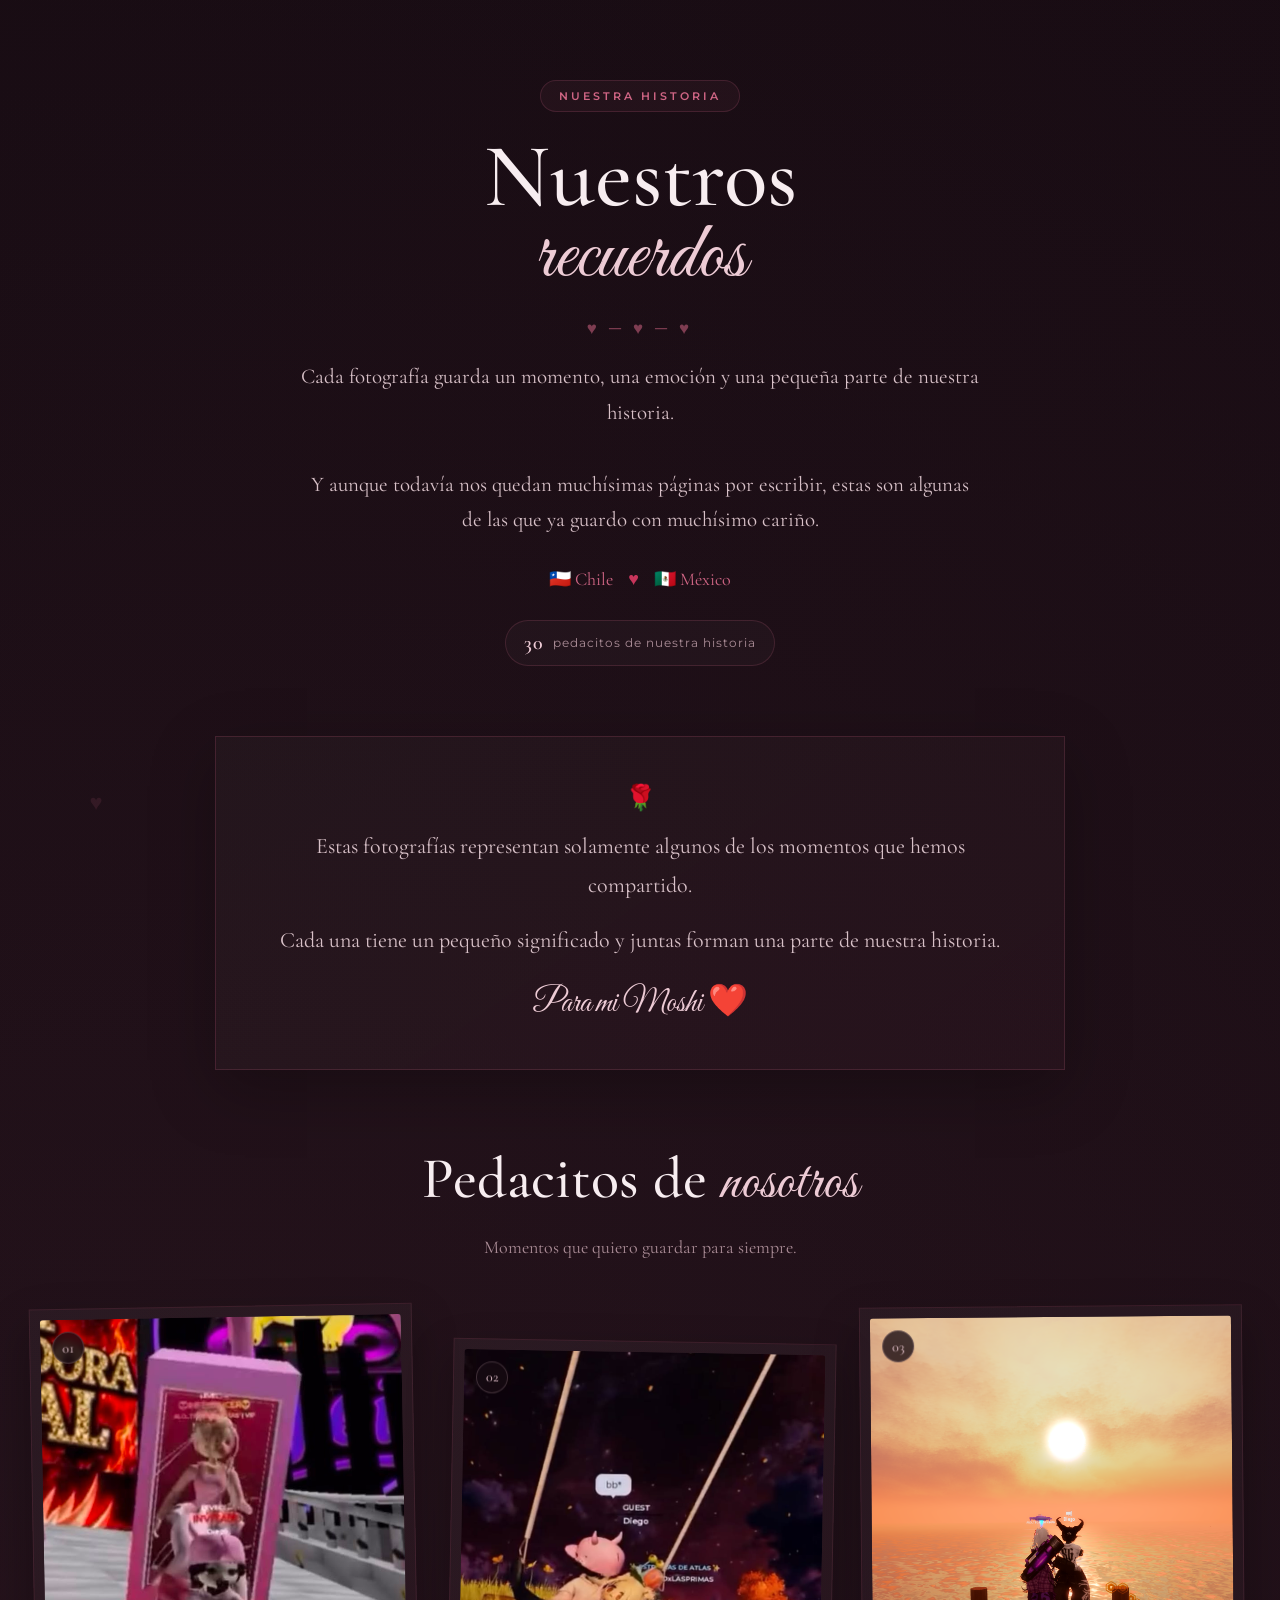
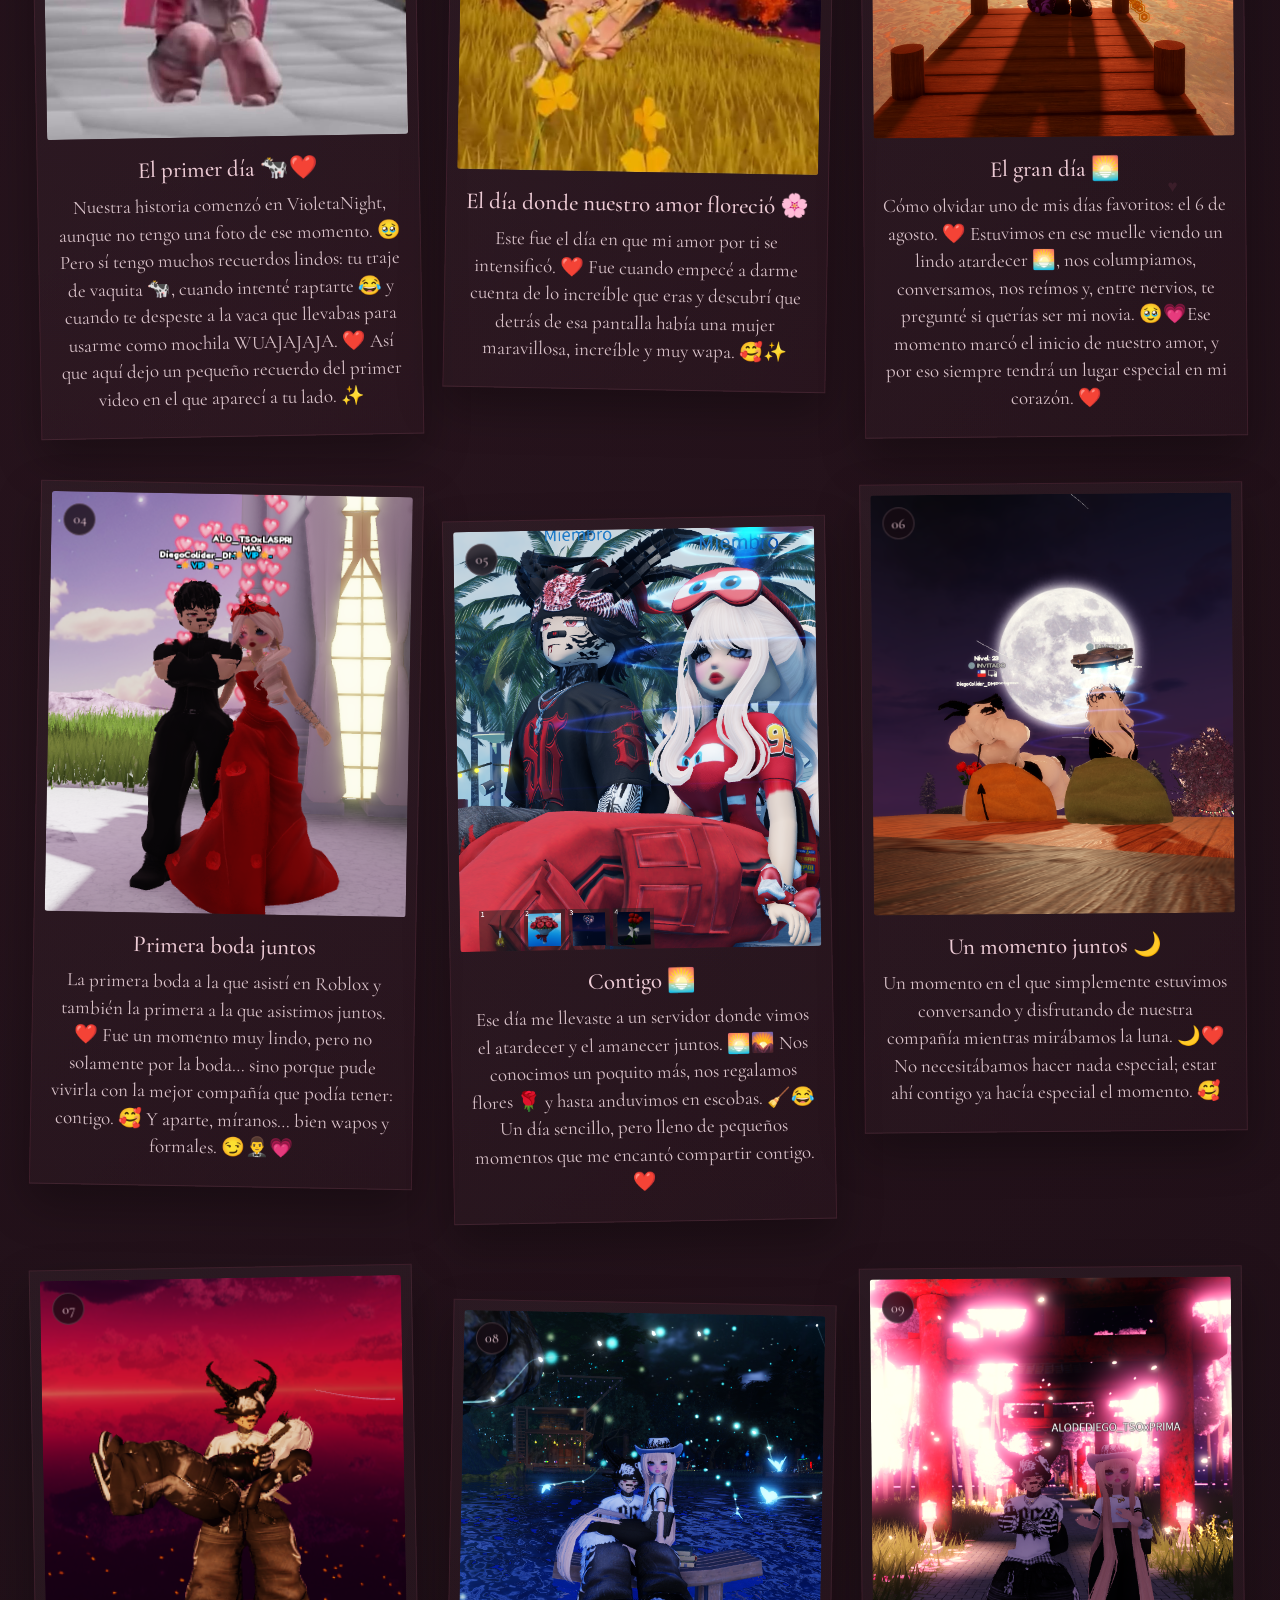
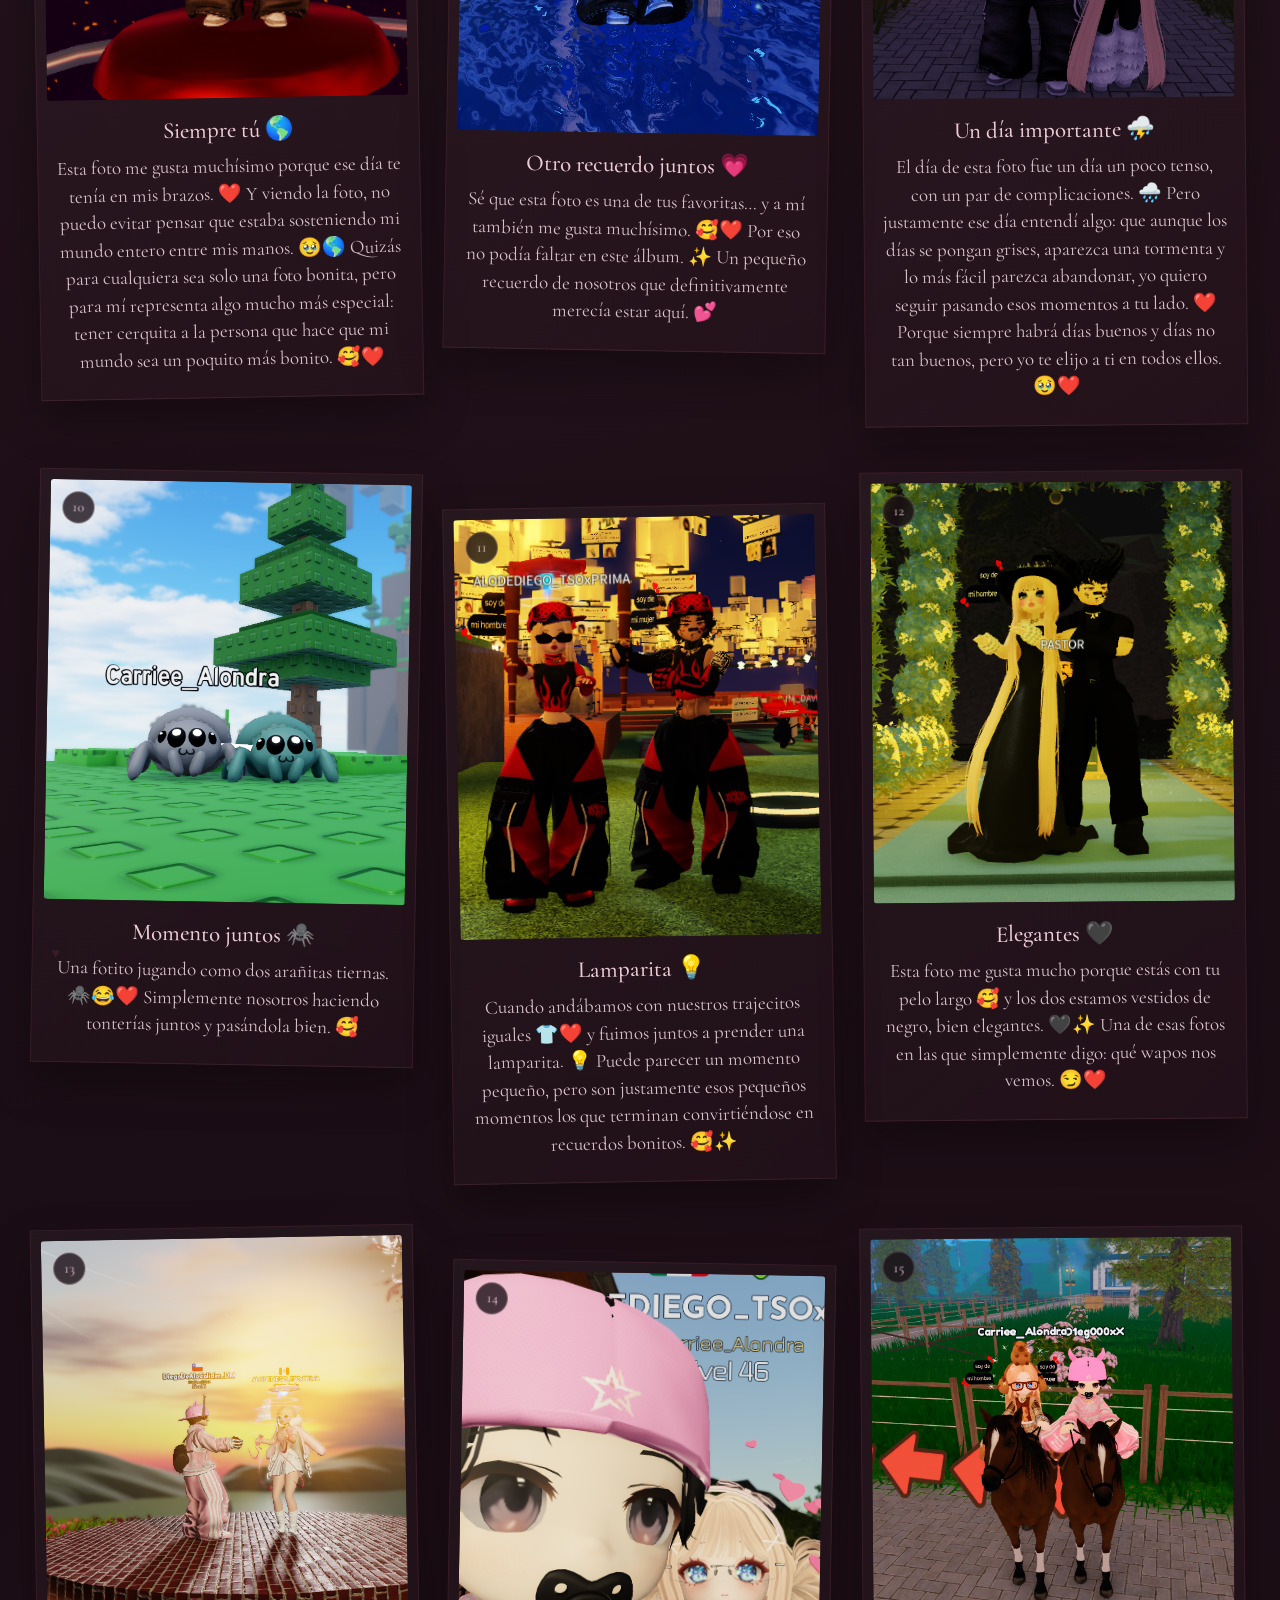
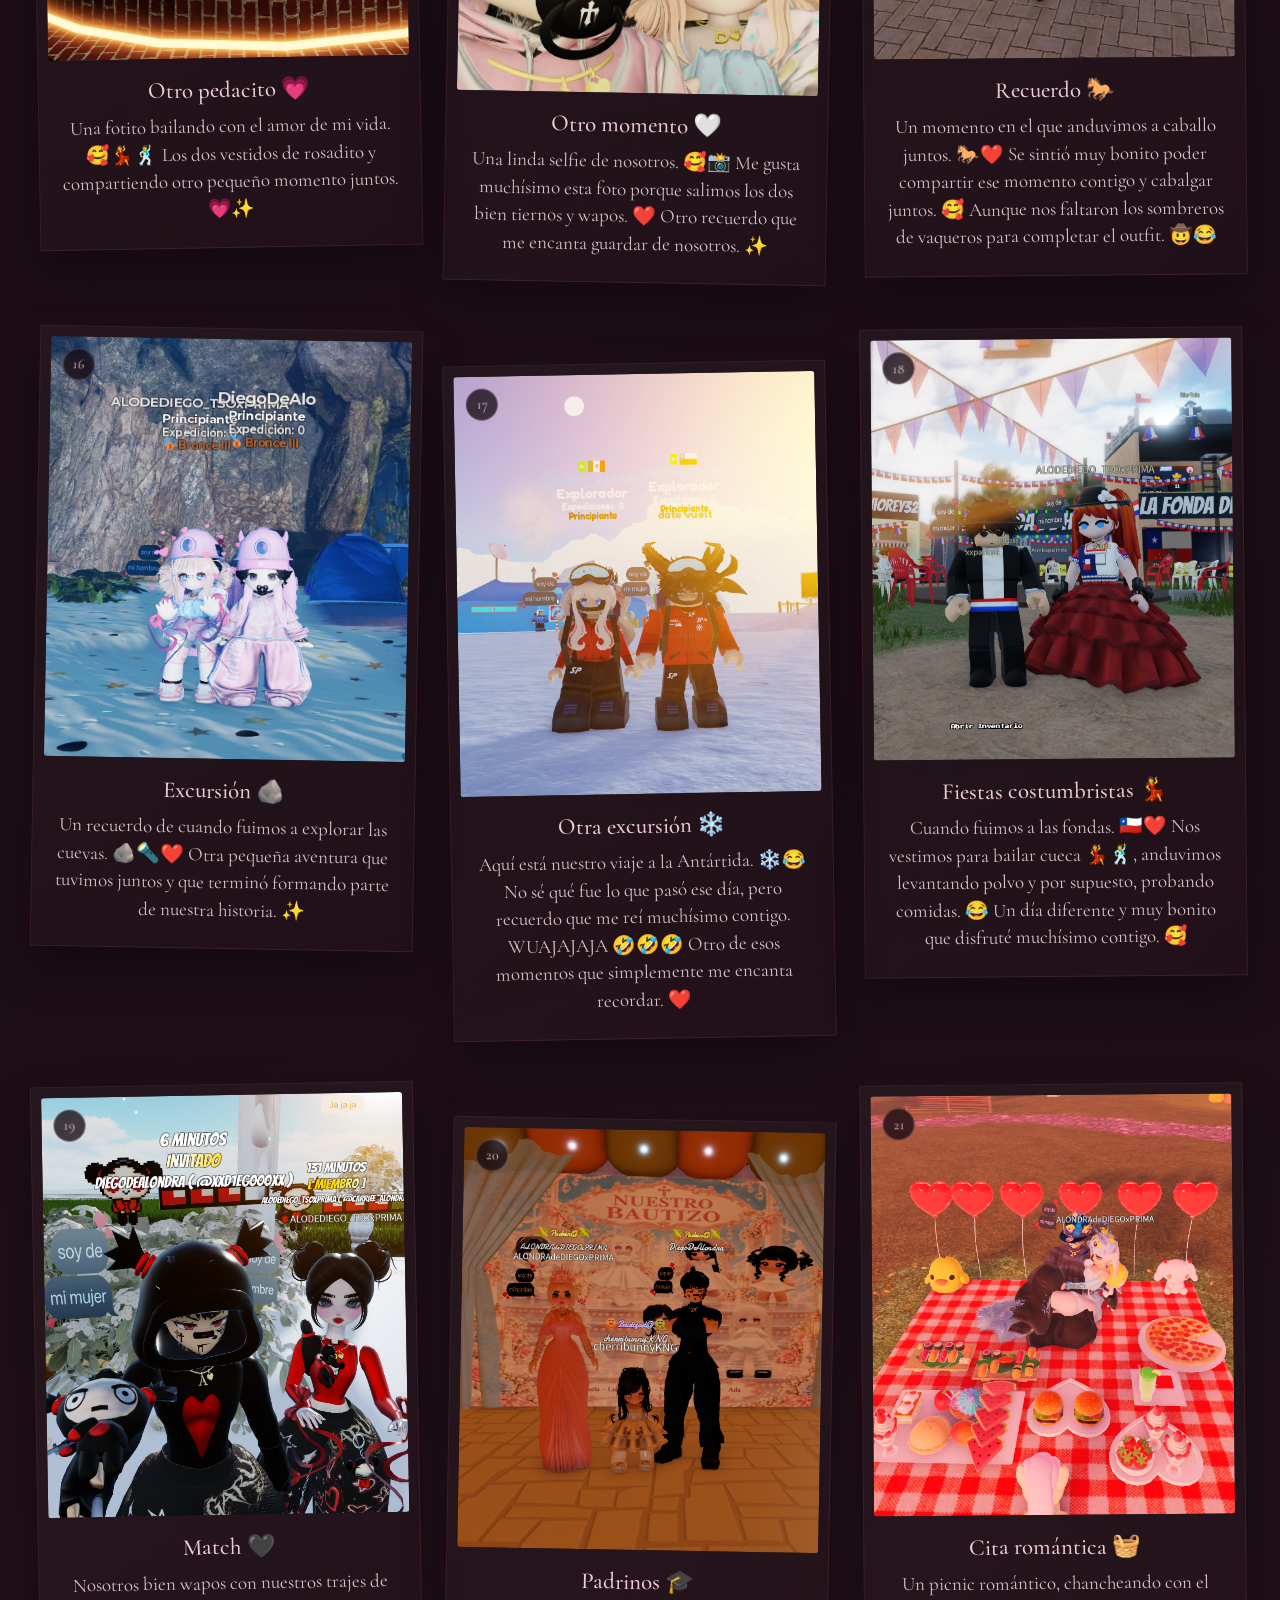
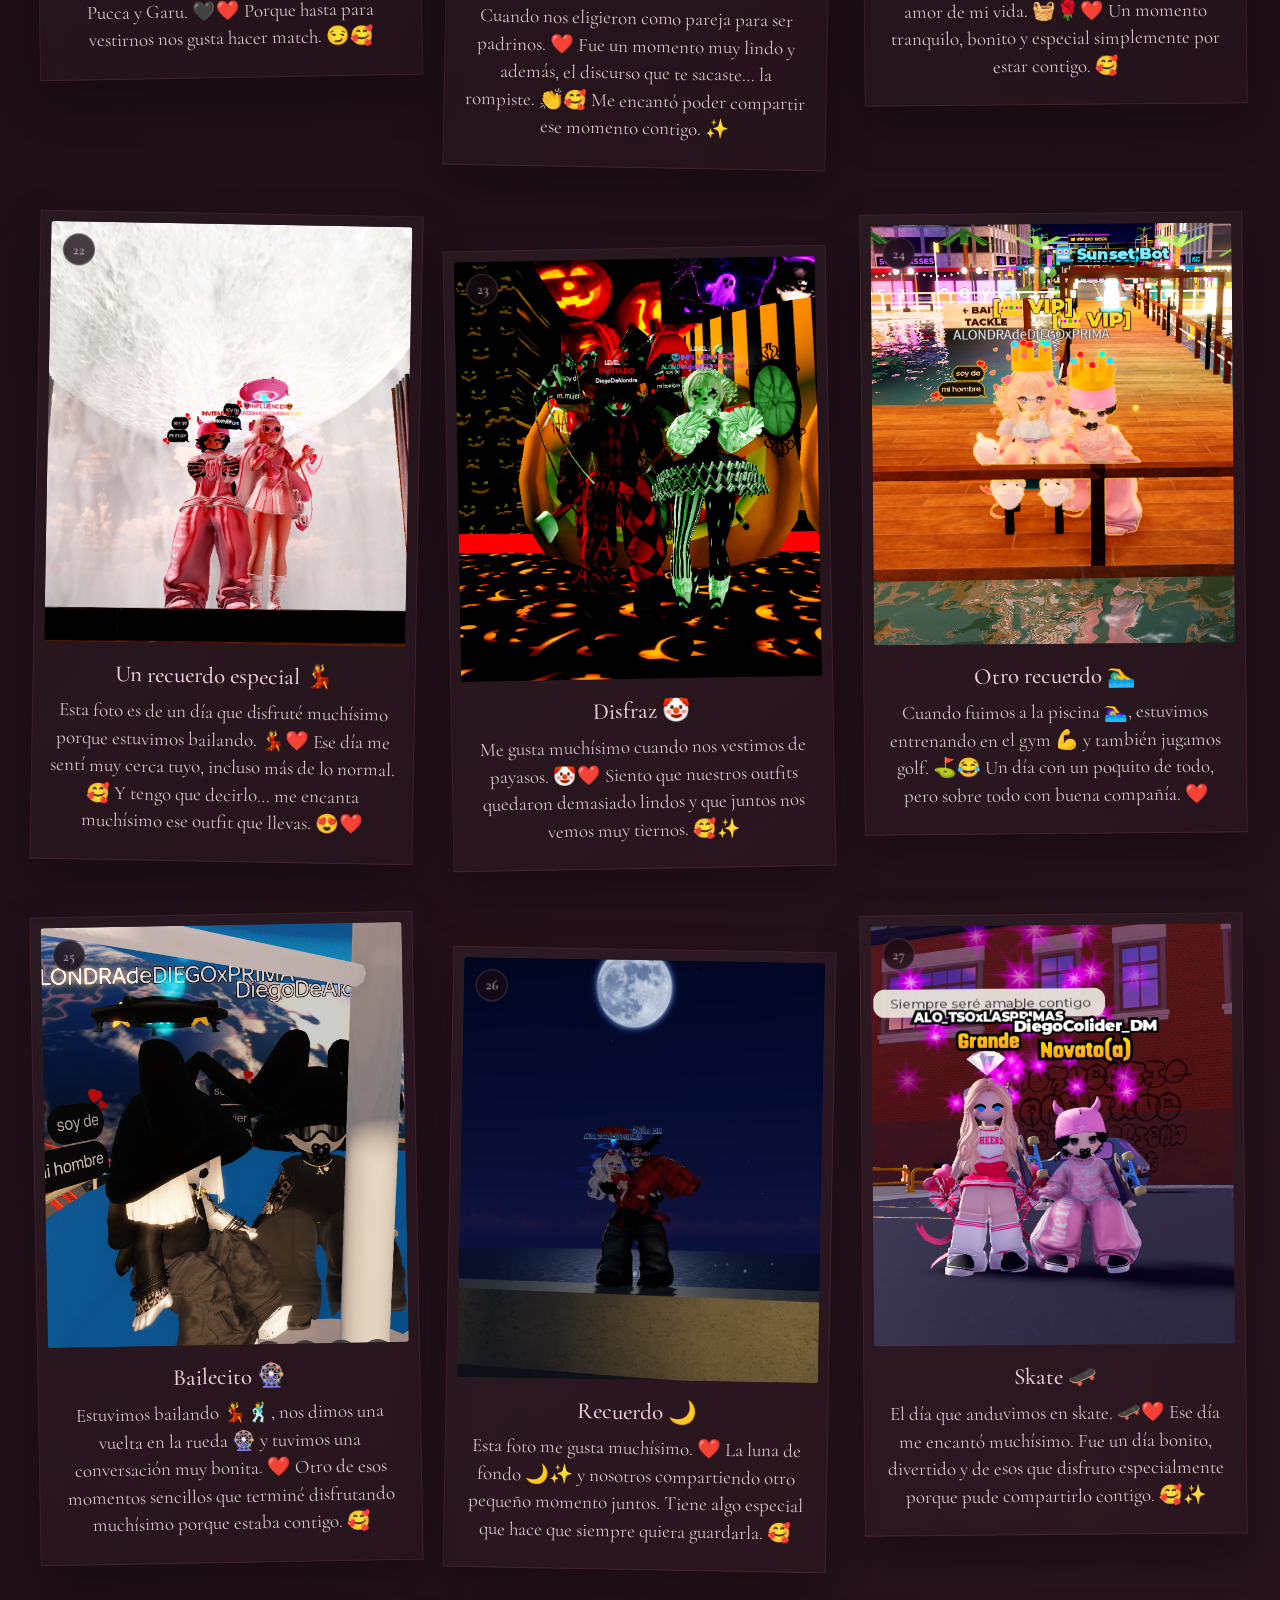
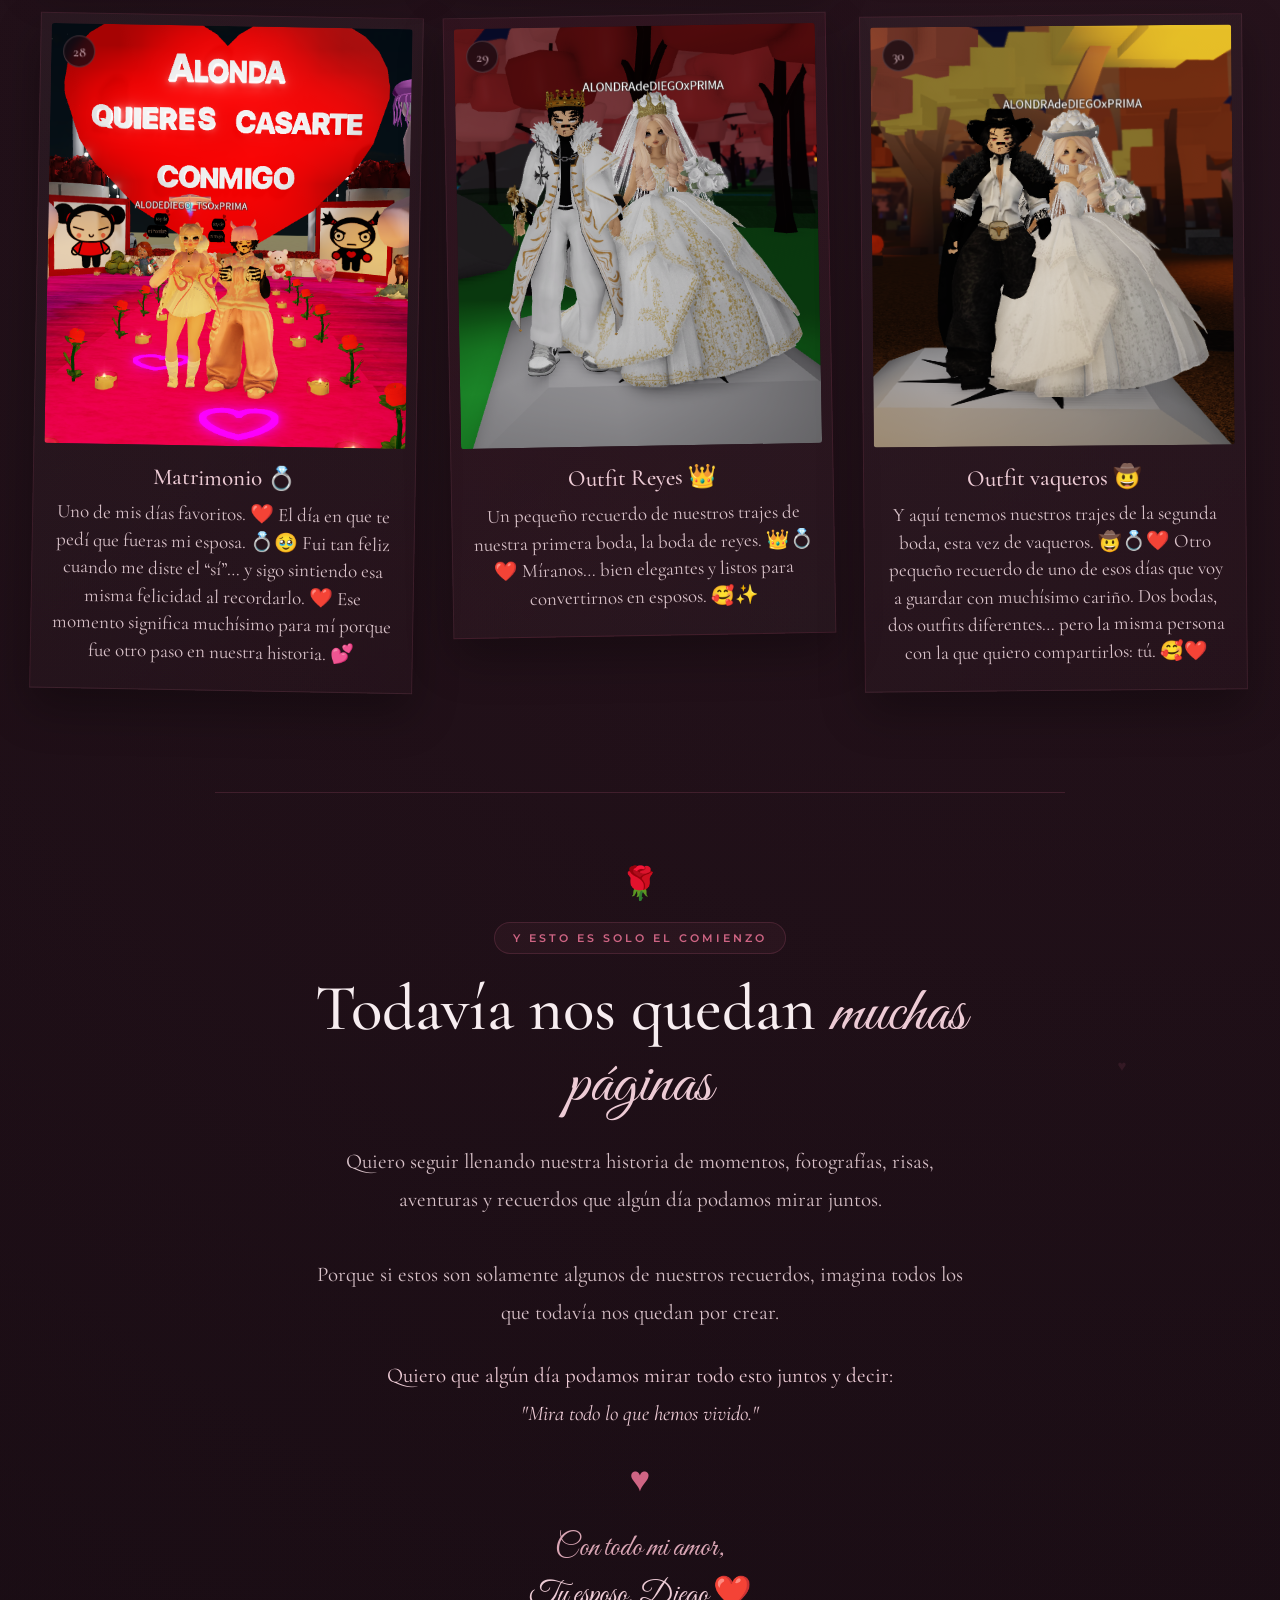
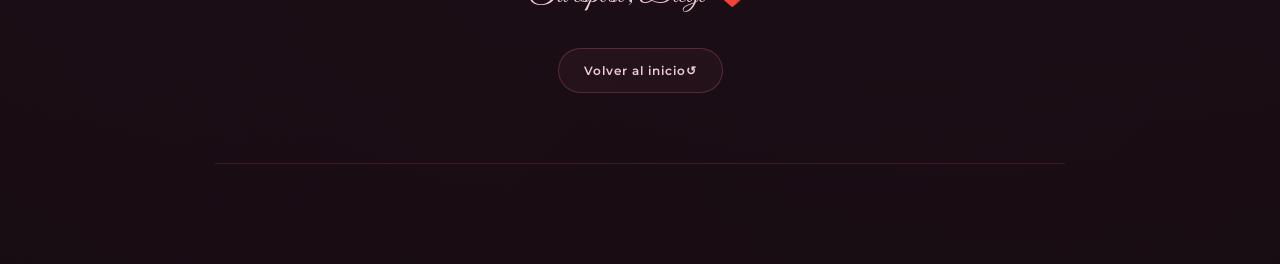
==== recuerdos.html @ c1b44981 "Carta" ====
<!DOCTYPE html>
<html lang="es">

<head>

    <meta charset="UTF-8">

    <meta name="viewport" content="width=device-width, initial-scale=1.0">

    <title>Nuestros recuerdos ❤️</title>

    <link rel="stylesheet" href="css/recuerdos.css">

    <link rel="preconnect" href="https://fonts.googleapis.com">

    <link rel="preconnect" href="https://fonts.gstatic.com" crossorigin>

    <link
        href="https://fonts.googleapis.com/css2?family=Cormorant+Garamond:wght@400;500;600;700&family=Great+Vibes&family=Montserrat:wght@300;400;500;600&display=swap"
        rel="stylesheet">

</head>


<body>


    <!-- =========================================
         MÚSICA
    ========================================== -->

    <audio id="musicaRecuerdos" autoplay loop preload="auto">

        <source src="audio/recuerdos.mp3" type="audio/mpeg">

    </audio>


    <!-- =========================================
         ÁLBUM PRINCIPAL
    ========================================== -->

    <main class="album">


        <!-- =====================================
             CORAZONES DECORATIVOS
        ====================================== -->

        <div class="corazon corazon-1">♥</div>

        <div class="corazon corazon-2">♥</div>

        <div class="corazon corazon-3">♥</div>

        <div class="corazon corazon-4">♥</div>

        <div class="corazon corazon-5">♥</div>

        <div class="corazon corazon-6">♥</div>


        <!-- =====================================
             PORTADA DEL ÁLBUM
        ====================================== -->

        <header class="portada-album">


            <p class="etiqueta">

                NUESTRA HISTORIA

            </p>


            <h1>

                Nuestros

                <span>recuerdos</span>

            </h1>


            <div class="ornamento">

                ♥ ─ ♥ ─ ♥

            </div>


            <p class="introduccion">

                Cada fotografía guarda un momento,
                una emoción y una pequeña parte
                de nuestra historia.

                <br><br>

                Y aunque todavía nos quedan
                muchísimas páginas por escribir,
                estas son algunas de las que
                ya guardo con muchísimo cariño.

            </p>


            <!-- =================================
                 DISTANCIA
            ================================== -->

            <div class="distancia">

                <span>🇨🇱 Chile</span>

                <span class="corazon-centro">♥</span>

                <span>🇲🇽 México</span>

            </div>


            <!-- =================================
                 CONTADOR
            ================================== -->

            <div class="contador">

                <span class="numero-contador">

                    30

                </span>

                <span>

                    pedacitos de nuestra historia

                </span>

            </div>


        </header>


        <!-- =====================================
             MENSAJE INICIAL
        ====================================== -->

        <section class="mensaje-inicial">


            <span class="flor">

                🌹

            </span>


            <p>

                Estas fotografías representan
                solamente algunos de los momentos
                que hemos compartido.

            </p>


            <p>

                Cada una tiene un pequeño significado
                y juntas forman una parte de nuestra
                historia.

            </p>


            <span class="firma-pequena">

                Para mi Moshi ❤️

            </span>


        </section>


        <!-- =====================================
             SECCIÓN GALERÍA
        ====================================== -->

        <section class="seccion-galeria">


            <!-- =================================
                 TÍTULO DE SECCIÓN
            ================================== -->

            <div class="titulo-seccion">


                <h2>

                    Pedacitos de
                    <span>nosotros</span>

                </h2>


                <p>

                    Momentos que quiero guardar
                    para siempre.

                </p>


            </div>


            <!-- =================================
                 GALERÍA
            ================================== -->

            <div class="galeria">


                <!-- =============================
                     RECUERDO 01
                ============================== -->

                <figure class="recuerdo">

                    <div class="marco">

                        <img
                            src="img/img1.png"
                            alt="Nuestro recuerdo 1"
                            class="foto-vertical"
                        >

                        <span class="numero-foto">

                            01

                        </span>

                    </div>


                    <figcaption>

                        <h3>

                            El primer día 🐄❤️

                        </h3>

                        <p>

                            Nuestra historia comenzó en VioletaNight, aunque no tengo una foto de ese momento.
                             🥹 Pero sí tengo muchos recuerdos lindos: tu traje de vaquita 🐄, 
                             cuando intenté raptarte 😂 y cuando te despeste a la vaca que llevabas para 
                             usarme como mochila WUAJAJAJA. ❤️ 
                             Así que aquí dejo un pequeño recuerdo del primer video en el que aparecí a tu lado. ✨

                        </p>

                    </figcaption>

                </figure>


                <!-- =============================
                     RECUERDO 02
                ============================== -->

                <figure class="recuerdo recuerdo-bajado">

                    <div class="marco">

                        <img
                            src="img/img2.png"
                            alt="Nuestro recuerdo 2"
                            class="foto-vertical"
                        >

                        <span class="numero-foto">

                            02

                        </span>

                    </div>


                    <figcaption>

                        <h3>

                            El día donde nuestro amor floreció 🌸

                        </h3>

                        <p>

                            Este fue el día en que mi amor por ti se intensificó. 
                            ❤️ Fue cuando empecé a darme cuenta de lo increíble que eras 
                            y descubrí que detrás de esa pantalla había una mujer maravillosa, 
                            increíble y muy wapa. 🥰✨

                        </p>

                    </figcaption>

                </figure>


                <!-- =============================
                     RECUERDO 03
                ============================== -->

                <figure class="recuerdo">

                    <div class="marco">

                        <img
                            src="img/img3.png"
                            alt="Nuestro recuerdo 3"
                            class="foto-vertical"
                        >

                        <span class="numero-foto">

                            03

                        </span>

                    </div>


                    <figcaption>

                        <h3>

                            El gran día 🌅

                        </h3>

                        <p>

                            Cómo olvidar uno de mis días favoritos: el 6 de agosto. ❤️

                            Estuvimos en ese muelle viendo un lindo atardecer 🌅, nos columpiamos, 
                            conversamos, nos reímos y, entre nervios, te pregunté si querías ser mi novia. 
                            🥹💗Ese momento marcó el inicio de nuestro amor, y por eso siempre tendrá un lugar 
                            especial en mi corazón. ❤️

                        </p>

                    </figcaption>

                </figure>


                <!-- =============================
                     RECUERDO 04
                ============================== -->

                <figure class="recuerdo">

                    <div class="marco">

                        <img
                            src="img/img4.png"
                            alt="Nuestro recuerdo 4"
                            class="foto-vertical"
                        >

                        <span class="numero-foto">

                            04

                        </span>

                    </div>


                    <figcaption>

                        <h3>

                            Primera boda juntos

                        </h3>

                        <p>

                            La primera boda a la que asistí en Roblox y también la primera a la que asistimos juntos. 
                            ❤️ Fue un momento muy lindo, pero no solamente por la boda… sino porque pude vivirla con 
                            la mejor compañía que podía tener: contigo. 🥰 Y aparte, míranos… bien wapos y formales. 😏🤵‍♂️💗

                        </p>

                    </figcaption>

                </figure>


                <!-- =============================
                     RECUERDO 05
                ============================== -->

                <figure class="recuerdo recuerdo-bajado">

                    <div class="marco">

                        <img
                            src="img/img5.png"
                            alt="Nuestro recuerdo 5"
                            class="foto-vertical"
                        >

                        <span class="numero-foto">

                            05

                        </span>

                    </div>


                    <figcaption>

                        <h3>

                            Contigo 🌅

                        </h3>

                        <p>

                            Ese día me llevaste a un servidor donde vimos el atardecer y el amanecer juntos. 
                            🌅🌄 Nos conocimos un poquito más, nos regalamos flores 🌹 y hasta anduvimos en escobas. 
                            🧹😂 Un día sencillo, pero lleno de pequeños momentos que me encantó compartir contigo. ❤️

                        </p>

                    </figcaption>

                </figure>


                <!-- =============================
                     RECUERDO 06
                ============================== -->

                <figure class="recuerdo">

                    <div class="marco">

                        <img
                            src="img/img6.png"
                            alt="Nuestro recuerdo 6"
                            class="foto-vertical"
                        >

                        <span class="numero-foto">

                            06

                        </span>

                    </div>


                    <figcaption>

                        <h3>

                            Un momento juntos 🌙

                        </h3>

                        <p>

                            Un momento en el que simplemente estuvimos conversando y disfrutando de nuestra compañía 
                            mientras mirábamos la luna. 🌙❤️ No necesitábamos hacer nada especial; estar ahí contigo ya 
                            hacía especial el momento. 🥰

                        </p>

                    </figcaption>

                </figure>


                <!-- =============================
                     RECUERDO 07
                ============================== -->

                <figure class="recuerdo">

                    <div class="marco">

                        <img
                            src="img/img7.png"
                            alt="Nuestro recuerdo 7"
                            class="foto-vertical"
                        >

                        <span class="numero-foto">

                            07

                        </span>

                    </div>


                    <figcaption>

                        <h3>

                            Siempre tú 🌎

                        </h3>

                        <p>

                            Esta foto me gusta muchísimo porque ese día te tenía en mis brazos. ❤️ Y viendo la foto, 
                            no puedo evitar pensar que estaba sosteniendo mi mundo entero entre mis manos. 🥹🌎 
                            Quizás para cualquiera sea solo una foto bonita, pero para mí representa algo mucho más 
                            especial: tener cerquita a la persona que hace que mi mundo sea un poquito más bonito. 🥰❤️

                        </p>

                    </figcaption>

                </figure>


                <!-- =============================
                     RECUERDO 08
                ============================== -->

                <figure class="recuerdo recuerdo-bajado">

                    <div class="marco">

                        <img
                            src="img/img8.png"
                            alt="Nuestro recuerdo 8"
                            class="foto-vertical"
                        >

                        <span class="numero-foto">

                            08

                        </span>

                    </div>


                    <figcaption>

                        <h3>

                            Otro recuerdo juntos 💗

                        </h3>

                        <p>

                            Sé que esta foto es una de tus favoritas… y a mí también me gusta muchísimo. 🥰❤️ 
                            Por eso no podía faltar en este álbum. ✨ 
                            Un pequeño recuerdo de nosotros que definitivamente merecía estar aquí. 💕

                        </p>

                    </figcaption>

                </figure>


                <!-- =============================
                     RECUERDO 09
                ============================== -->

                <figure class="recuerdo">

                    <div class="marco">

                        <img
                            src="img/img9.png"
                            alt="Nuestro recuerdo 9"
                            class="foto-vertical"
                        >

                        <span class="numero-foto">

                            09

                        </span>

                    </div>


                    <figcaption>

                        <h3>

                            Un día importante ⛈️

                        </h3>

                        <p>

                            El día de esta foto fue un día un poco tenso, con un par de complicaciones. 🌧️ 
                            Pero justamente ese día entendí algo: que aunque los días se pongan grises, aparezca una tormenta 
                            y lo más fácil parezca abandonar, yo quiero seguir pasando esos momentos a tu lado. 
                            ❤️ Porque siempre habrá días buenos y días no tan buenos, pero yo te elijo a ti en todos ellos. 🥹❤️

                        </p>

                    </figcaption>

                </figure>


                <!-- =============================
                     RECUERDO 10
                ============================== -->

                <figure class="recuerdo">

                    <div class="marco">

                        <img
                            src="img/img10.png"
                            alt="Nuestro recuerdo 10"
                            class="foto-vertical"
                        >

                        <span class="numero-foto">

                            10

                        </span>

                    </div>


                    <figcaption>

                        <h3>

                            Momento juntos 🕷️

                        </h3>

                        <p>

                            Una fotito jugando como dos arañitas tiernas. 🕷️😂❤️ 
                            Simplemente nosotros haciendo tonterías juntos y pasándola bien. 🥰

                        </p>

                    </figcaption>

                </figure>


                <!-- =============================
                     RECUERDO 11
                ============================== -->

                <figure class="recuerdo recuerdo-bajado">

                    <div class="marco">

                        <img
                            src="img/img11.png"
                            alt="Nuestro recuerdo 11"
                            class="foto-vertical"
                        >

                        <span class="numero-foto">

                            11

                        </span>

                    </div>


                    <figcaption>

                        <h3>

                            Lamparita 💡
                        </h3>

                        <p>

                            Cuando andábamos con nuestros trajecitos iguales 👕❤️ y fuimos juntos a prender una lamparita. 💡 
                            Puede parecer un momento pequeño, pero son justamente esos pequeños momentos los que 
                            terminan convirtiéndose en recuerdos bonitos. 🥰✨

                        </p>

                    </figcaption>

                </figure>


                <!-- =============================
                     RECUERDO 12
                ============================== -->

                <figure class="recuerdo">

                    <div class="marco">

                        <img
                            src="img/img12.png"
                            alt="Nuestro recuerdo 12"
                            class="foto-vertical"
                        >

                        <span class="numero-foto">

                            12

                        </span>

                    </div>


                    <figcaption>

                        <h3>

                            Elegantes 🖤


                        </h3>

                        <p>

                            Esta foto me gusta mucho porque estás con tu pelo largo 🥰 y los dos estamos vestidos de 
                            negro, bien elegantes. 🖤✨ Una de esas fotos en las que simplemente digo: 
                            qué wapos nos vemos. 😏❤️
                        </p>

                    </figcaption>

                </figure>


                <!-- =============================
                     RECUERDO 13
                ============================== -->

                <figure class="recuerdo">

                    <div class="marco">

                        <img
                            src="img/img13.png"
                            alt="Nuestro recuerdo 13"
                            class="foto-vertical"
                        >

                        <span class="numero-foto">

                            13

                        </span>

                    </div>


                    <figcaption>

                        <h3>

                            Otro pedacito 💗

                        </h3>

                        <p>

                            Una fotito bailando con el amor de mi vida. 🥰💃🕺 
                            Los dos vestidos de rosadito y compartiendo otro pequeño momento juntos. 💗✨

                        </p>

                    </figcaption>

                </figure>


                <!-- =============================
                     RECUERDO 14
                ============================== -->

                <figure class="recuerdo recuerdo-bajado">

                    <div class="marco">

                        <img
                            src="img/img14.png"
                            alt="Nuestro recuerdo 14"
                            class="foto-vertical"
                        >

                        <span class="numero-foto">

                            14

                        </span>

                    </div>


                    <figcaption>

                        <h3>

                            Otro momento 🤍

                        </h3>

                        <p>

                            Una linda selfie de nosotros. 🥰📸 
                            Me gusta muchísimo esta foto porque salimos los dos bien tiernos y wapos. ❤️ 
                            Otro recuerdo que me encanta guardar de nosotros. ✨

                        </p>

                    </figcaption>

                </figure>


                <!-- =============================
                     RECUERDO 15
                ============================== -->

                <figure class="recuerdo">

                    <div class="marco">

                        <img
                            src="img/img15.png"
                            alt="Nuestro recuerdo 15"
                            class="foto-vertical"
                        >

                        <span class="numero-foto">

                            15

                        </span>

                    </div>


                    <figcaption>

                        <h3>

                            Recuerdo 🐎

                        </h3>

                        <p>

                            Un momento en el que anduvimos a caballo juntos. 🐎❤️ 
                            Se sintió muy bonito poder compartir ese momento contigo y cabalgar juntos. 🥰 
                            Aunque nos faltaron los sombreros de vaqueros para completar el outfit. 🤠😂

                        </p>

                    </figcaption>

                </figure>


                <!-- =============================
                     RECUERDO 16
                ============================== -->

                <figure class="recuerdo">

                    <div class="marco">

                        <img
                            src="img/img16.png"
                            alt="Nuestro recuerdo 16"
                            class="foto-vertical"
                        >

                        <span class="numero-foto">

                            16

                        </span>

                    </div>


                    <figcaption>

                        <h3>

                            Excursión 🪨

                        </h3>

                        <p>

                            Un recuerdo de cuando fuimos a explorar las cuevas. 🪨🔦❤️ 
                            Otra pequeña aventura que tuvimos juntos y que terminó formando parte de nuestra historia. ✨

                        </p>

                    </figcaption>

                </figure>


                <!-- =============================
                     RECUERDO 17
                ============================== -->

                <figure class="recuerdo recuerdo-bajado">

                    <div class="marco">

                        <img
                            src="img/img17.png"
                            alt="Nuestro recuerdo 17"
                            class="foto-vertical"
                        >

                        <span class="numero-foto">

                            17

                        </span>

                    </div>


                    <figcaption>

                        <h3>

                            Otra excursión ❄️

                        </h3>

                        <p>

                            Aquí está nuestro viaje a la Antártida. ❄️😂 
                            No sé qué fue lo que pasó ese día, pero recuerdo que me reí muchísimo contigo. WUAJAJAJA 🤣🤣🤣 
                            Otro de esos momentos que simplemente me encanta recordar. ❤️
                        </p>

                    </figcaption>

                </figure>


                <!-- =============================
                     RECUERDO 18
                ============================== -->

                <figure class="recuerdo">

                    <div class="marco">

                        <img
                            src="img/img18.png"
                            alt="Nuestro recuerdo 18"
                            class="foto-vertical"
                        >

                        <span class="numero-foto">

                            18

                        </span>

                    </div>


                    <figcaption>

                        <h3>

                            Fiestas costumbristas 💃

                        </h3>

                        <p>

                            Cuando fuimos a las fondas. 🇨🇱❤️
                            Nos vestimos para bailar cueca 💃🕺, anduvimos levantando polvo y 
                            por supuesto, probando comidas. 😂 
                            Un día diferente y muy bonito que disfruté muchísimo contigo. 🥰

                        </p>

                    </figcaption>

                </figure>


                <!-- =============================
                     RECUERDO 19
                ============================== -->

                <figure class="recuerdo">

                    <div class="marco">

                        <img
                            src="img/img19.png"
                            alt="Nuestro recuerdo 19"
                            class="foto-vertical"
                        >

                        <span class="numero-foto">

                            19

                        </span>

                    </div>


                    <figcaption>

                        <h3>

                            Match 🖤

                        </h3>

                        <p>

                            Nosotros bien wapos con nuestros trajes de Pucca y Garu. 🖤❤️ 
                            Porque hasta para vestirnos nos gusta hacer match. 😏🥰

                        </p>

                    </figcaption>

                </figure>


                <!-- =============================
                     RECUERDO 20
                ============================== -->

                <figure class="recuerdo recuerdo-bajado">

                    <div class="marco">

                        <img
                            src="img/img20.png"
                            alt="Nuestro recuerdo 20"
                            class="foto-vertical"
                        >

                        <span class="numero-foto">

                            20

                        </span>

                    </div>


                    <figcaption>

                        <h3>

                            Padrinos 🎓

                        </h3>

                        <p>

                            Cuando nos eligieron como pareja para ser padrinos. ❤️ 
                            Fue un momento muy lindo y además, el discurso que te sacaste… la rompiste. 👏🥰 
                            Me encantó poder compartir ese momento contigo. ✨

                        </p>

                    </figcaption>

                </figure>


                <!-- =============================
                     RECUERDO 21
                ============================== -->

                <figure class="recuerdo">

                    <div class="marco">

                        <img
                            src="img/img21.png"
                            alt="Nuestro recuerdo 21"
                            class="foto-vertical"
                        >

                        <span class="numero-foto">

                            21

                        </span>

                    </div>


                    <figcaption>

                        <h3>

                            Cita romántica 🧺

                        </h3>

                        <p>

                            Un picnic romántico, chancheando con el amor de mi vida. 🧺🌹❤️ 
                            Un momento tranquilo, bonito y especial simplemente por estar contigo. 🥰

                        </p>

                    </figcaption>

                </figure>


                <!-- =============================
                     RECUERDO 22
                ============================== -->

                <figure class="recuerdo">

                    <div class="marco">

                        <img
                            src="img/img22.png"
                            alt="Nuestro recuerdo 22"
                            class="foto-vertical"
                        >

                        <span class="numero-foto">

                            22

                        </span>

                    </div>


                    <figcaption>

                        <h3>

                            Un recuerdo especial 💃

                        </h3>

                        <p>

                            Esta foto es de un día que disfruté muchísimo porque estuvimos bailando. 💃❤️ 
                            Ese día me sentí muy cerca tuyo, incluso más de lo normal. 🥰 
                            Y tengo que decirlo… me encanta muchísimo ese outfit que llevas. 😍❤️

                        </p>

                    </figcaption>

                </figure>


                <!-- =============================
                     RECUERDO 23
                ============================== -->

                <figure class="recuerdo recuerdo-bajado">

                    <div class="marco">

                        <img
                            src="img/img23.png"
                            alt="Nuestro recuerdo 23"
                            class="foto-vertical"
                        >

                        <span class="numero-foto">

                            23

                        </span>

                    </div>


                    <figcaption>

                        <h3>

                            Disfraz 🤡

                        </h3>

                        <p>

                            Me gusta muchísimo cuando nos vestimos de payasos. 🤡❤️ 
                            Siento que nuestros outfits quedaron demasiado lindos y que juntos nos vemos muy tiernos. 🥰✨

                        </p>

                    </figcaption>

                </figure>


                <!-- =============================
                     RECUERDO 24
                ============================== -->

                <figure class="recuerdo">

                    <div class="marco">

                        <img
                            src="img/img24.png"
                            alt="Nuestro recuerdo 24"
                            class="foto-vertical"
                        >

                        <span class="numero-foto">

                            24

                        </span>

                    </div>


                    <figcaption>

                        <h3>

                            Otro recuerdo 🏊‍♂️

                        </h3>

                        <p>

                            Cuando fuimos a la piscina 🏊‍♀️, estuvimos entrenando en el gym 💪 y también jugamos golf. ⛳😂 
                            Un día con un poquito de todo, pero sobre todo con buena compañía. ❤️

                        </p>

                    </figcaption>

                </figure>


                <!-- =============================
                     RECUERDO 25
                ============================== -->

                <figure class="recuerdo">

                    <div class="marco">

                        <img
                            src="img/img25.png"
                            alt="Nuestro recuerdo 25"
                            class="foto-vertical"
                        >

                        <span class="numero-foto">

                            25

                        </span>

                    </div>


                    <figcaption>

                        <h3>

                            Bailecito 🎡

                        </h3>

                        <p>

                            Estuvimos bailando 💃🕺, nos dimos una vuelta en la rueda 🎡 y tuvimos una conversación muy bonita. ❤️ 
                            Otro de esos momentos sencillos que terminé disfrutando muchísimo porque estaba contigo. 🥰

                        </p>

                    </figcaption>

                </figure>


                <!-- =============================
                     RECUERDO 26
                ============================== -->

                <figure class="recuerdo recuerdo-bajado">

                    <div class="marco">

                        <img
                            src="img/img26.png"
                            alt="Nuestro recuerdo 26"
                            class="foto-vertical"
                        >

                        <span class="numero-foto">

                            26

                        </span>

                    </div>


                    <figcaption>

                        <h3>

                            Recuerdo 🌙

                        </h3>

                        <p>

                            Esta foto me gusta muchísimo. ❤️ 
                            La luna de fondo 🌙✨ y nosotros compartiendo otro pequeño momento juntos. 
                            Tiene algo especial que hace que siempre quiera guardarla. 🥰

                        </p>

                    </figcaption>

                </figure>


                <!-- =============================
                     RECUERDO 27
                ============================== -->

                <figure class="recuerdo">

                    <div class="marco">

                        <img
                            src="img/img27.png"
                            alt="Nuestro recuerdo 27"
                            class="foto-vertical"
                        >

                        <span class="numero-foto">

                            27

                        </span>

                    </div>


                    <figcaption>

                        <h3>

                            Skate 🛹
                        </h3>

                        <p>

                            El día que anduvimos en skate. 🛹❤️ 
                            Ese día me encantó muchísimo. Fue un día bonito, divertido y de 
                            esos que disfruto especialmente porque pude compartirlo contigo. 🥰✨

                        </p>

                    </figcaption>

                </figure>


                <!-- =============================
                     RECUERDO 28
                ============================== -->

                <figure class="recuerdo">

                    <div class="marco">

                        <img
                            src="img/img28.png"
                            alt="Nuestro recuerdo 28"
                            class="foto-vertical"
                        >

                        <span class="numero-foto">

                            28

                        </span>

                    </div>


                    <figcaption>

                        <h3>

                            Matrimonio 💍

                        </h3>

                        <p>

                            Uno de mis días favoritos. ❤️ El día en que te pedí que fueras mi esposa. 💍🥹 
                            Fui tan feliz cuando me diste el “sí”… y sigo sintiendo esa misma felicidad al recordarlo. ❤️ 
                            Ese momento significa muchísimo para mí porque fue otro paso en nuestra historia. 💕

                        </p>

                    </figcaption>

                </figure>


                <!-- =============================
                     RECUERDO 29
                ============================== -->

                <figure class="recuerdo recuerdo-final">

                    <div class="marco">

                        <img
                            src="img/img29.png"
                            alt="Nuestro recuerdo 29"
                            class="foto-vertical"
                        >

                        <span class="numero-foto">

                            29

                        </span>

                    </div>


                    <figcaption>

                        <h3>

                            Outfit Reyes 👑

                        </h3>

                        <p>

                            Un pequeño recuerdo de nuestros trajes de nuestra primera boda, la boda de reyes. 👑💍❤️ 
                            Míranos… bien elegantes y listos para convertirnos en esposos. 🥰✨

                        </p>

                    </figcaption>

                </figure>


                <!-- =============================
                     RECUERDO 30
                ============================== -->

                <figure class="recuerdo">

                    <div class="marco">

                        <img
                            src="img/img30.png"
                            alt="Nuestro recuerdo 30"
                            class="foto-vertical"
                        >

                        <span class="numero-foto">

                            30

                        </span>

                    </div>


                    <figcaption>

                        <h3>

                            Outfit vaqueros 🤠

                        </h3>

                        <p>

                            Y aquí tenemos nuestros trajes de la segunda boda, esta vez de vaqueros. 🤠💍❤️ 
                            Otro pequeño recuerdo de uno de esos días que voy a guardar con muchísimo cariño. 
                            Dos bodas, dos outfits diferentes… pero la misma persona con la que quiero compartirlos: tú. 🥰❤️

                        </p>

                    </figcaption>

                </figure>


            </div>


        </section>


        <!-- =====================================
             FINAL DEL ÁLBUM
        ====================================== -->

        <section class="final-album">


            <div class="flor-final">

                🌹

            </div>


            <p class="etiqueta">

                Y ESTO ES SOLO EL COMIENZO

            </p>


            <h2>

                Todavía nos quedan
                <span>muchas páginas</span>

            </h2>


            <p class="texto-final">

                Quiero seguir llenando nuestra historia
                de momentos,
                fotografías,
                risas,
                aventuras
                y recuerdos que algún día
                podamos mirar juntos.

                <br><br>

                Porque si estos son solamente
                algunos de nuestros recuerdos,
                imagina todos los que todavía
                nos quedan por crear.

            </p>


            <p class="promesa-final">

                Quiero que algún día podamos mirar
                todo esto juntos y decir:

                <br>

                <em>

                    "Mira todo lo que hemos vivido."

                </em>

            </p>


            <div class="corazon-final">

                ♥

            </div>


            <div class="firma-final">

                <span>

                    Con todo mi amor,

                </span>

                <br>

                <strong>

                    Tu esposo, Diego ❤️

                </strong>

            </div>


            <!-- =================================
                 VOLVER AL INICIO
            ================================== -->

            <a href="index.html" class="boton-volver">

                <span>

                    Volver al inicio

                </span>

                <strong>

                    ↺

                </strong>

            </a>


        </section>


    </main>


    <!-- =========================================
         SCRIPTS
    ========================================== -->

    <script>

        /* =====================================
           MÚSICA
        ====================================== */

        const musicaRecuerdos =
            document.getElementById("musicaRecuerdos");

        musicaRecuerdos.volume = 0.35;

        musicaRecuerdos.play().catch(() => {

            console.log(
                "El navegador bloqueó la reproducción automática."
            );

        });


        /* =====================================
           IMÁGENES ROTAS
        ====================================== */

        const imagenes =
            document.querySelectorAll(".marco img");


        imagenes.forEach((imagen) => {

            imagen.addEventListener("error", function () {

                const marco =
                    this.closest(".marco");

                this.style.display = "none";


                if (marco) {

                    marco.innerHTML = `

                        <div class="foto-vacia">

                            <span class="icono-foto">

                                ♥️

                            </span>

                            <span class="texto-foto">

                                Un recuerdo nuestro

                            </span>

                        </div>

                    `;

                }

            });

        });

    </script>


</body>

</html>
---- css/recuerdos.css ----
/* =========================================
   RECUERDOS.CSS
   ÁLBUM ROMÁNTICO
========================================= */


/* =========================================
   VARIABLES
========================================= */

:root {
    --fondo: #160b12;
    --fondo-2: #1d0e16;
    --fondo-3: #24121b;

    --rosa: #cf6584;
    --rosa-fuerte: #c7355b;
    --rosa-suave: #d9a5b4;
    --rosa-claro: #edcbd5;

    --marfil: #f7edf0;

    --texto: #d8c1c8;
    --texto-suave: #aa8c96;

    --borde: rgba(207, 101, 132, 0.18);
}


/* =========================================
   RESET
========================================= */

* {
    margin: 0;
    padding: 0;
    box-sizing: border-box;
}


/* =========================================
   BODY
========================================= */

body {
    min-height: 100vh;

    background:
        radial-gradient(
            circle at 15% 20%,
            rgba(167, 88, 113, 0.10),
            transparent 30%
        ),
        radial-gradient(
            circle at 85% 80%,
            rgba(207, 101, 132, 0.08),
            transparent 30%
        ),
        linear-gradient(
            135deg,
            var(--fondo),
            var(--fondo-2),
            var(--fondo)
        );

    color: var(--texto);

    font-family:
        "Montserrat",
        Arial,
        sans-serif;

    overflow-x: hidden;
}


/* =========================================
   ÁLBUM PRINCIPAL
========================================= */

.album {
    position: relative;

    width: 100%;
    min-height: 100vh;

    padding:
        80px
        35px
        100px;

    overflow: hidden;
}


/* =========================================
   CORAZONES DECORATIVOS
========================================= */

.corazon {
    position: absolute;

    color: rgba(207, 101, 132, 0.12);

    font-size: 22px;

    pointer-events: none;

    animation:
        flotar 7s ease-in-out infinite;
}

.corazon-1 {
    top: 8%;
    left: 7%;

    animation-delay: 0s;
}

.corazon-2 {
    top: 18%;
    right: 8%;

    font-size: 17px;

    animation-delay: 2s;
}

.corazon-3 {
    top: 42%;
    left: 4%;

    font-size: 15px;

    animation-delay: 1s;
}

.corazon-4 {
    top: 55%;
    right: 5%;

    font-size: 24px;

    animation-delay: 3s;
}

.corazon-5 {
    bottom: 15%;
    left: 10%;

    font-size: 18px;

    animation-delay: 4s;
}

.corazon-6 {
    right: 12%;
    bottom: 8%;

    font-size: 15px;

    animation-delay: 1.5s;
}


@keyframes flotar {

    0%,
    100% {
        transform:
            translateY(0)
            rotate(0deg);

        opacity: 0.5;
    }

    50% {
        transform:
            translateY(-15px)
            rotate(8deg);

        opacity: 1;
    }
}


/* =========================================
   PORTADA
========================================= */

.portada-album {
    position: relative;

    max-width: 900px;

    margin:
        0 auto 70px;

    text-align: center;
}


/* =========================================
   ETIQUETA
========================================= */

.etiqueta {
    display: inline-block;

    margin-bottom: 22px;

    padding:
        8px 18px;

    border:
        1px solid var(--borde);

    border-radius: 50px;

    background:
        rgba(207, 101, 132, 0.06);

    color: var(--rosa);

    font-size: 11px;

    font-weight: 600;

    letter-spacing: 3px;

    text-transform: uppercase;
}


/* =========================================
   ORNAMENTO
========================================= */

.ornamento {
    margin-bottom: 20px;

    color:
        rgba(207, 101, 132, 0.55);

    font-family:
        "Cormorant Garamond",
        Georgia,
        serif;

    font-size: 17px;

    letter-spacing: 4px;
}


/* =========================================
   TÍTULO
========================================= */

.portada-album h1 {
    margin-bottom: 22px;

    color: var(--marfil);

    font-family:
        "Cormorant Garamond",
        Georgia,
        serif;

    font-size:
        clamp(
            52px,
            8vw,
            90px
        );

    font-weight: 500;

    line-height: 0.95;
}

.portada-album h1 span {
    display: block;

    color: var(--rosa-claro);

    font-family:
        "Great Vibes",
        cursive;

    font-size: 0.9em;

    font-weight: 400;
}


/* =========================================
   INTRODUCCIÓN
========================================= */

.introduccion {
    max-width: 680px;

    margin:
        0 auto 30px;

    color: var(--texto);

    font-family:
        "Cormorant Garamond",
        Georgia,
        serif;

    font-size: 21px;

    line-height: 1.7;
}


/* =========================================
   DISTANCIA
========================================= */

.distancia {
    display: flex;

    align-items: center;
    justify-content: center;

    gap: 15px;

    margin-top: 25px;

    color: var(--rosa-suave);

    font-family:
        "Cormorant Garamond",
        Georgia,
        serif;

    font-size: 18px;
}

.distancia span {
    color: var(--rosa);
}

.distancia .corazon-centro {
    color: var(--rosa-fuerte);
}


/* =========================================
   CONTADOR
========================================= */

.contador {
    display: inline-flex;

    align-items: center;
    justify-content: center;

    gap: 9px;

    margin-top: 30px;

    padding:
        10px 18px;

    border:
        1px solid var(--borde);

    border-radius: 50px;

    background:
        rgba(255, 255, 255, 0.025);

    color: var(--texto-suave);

    font-size: 12px;

    letter-spacing: 1px;
}

.numero-contador {
    color: var(--rosa-claro);

    font-family:
        "Cormorant Garamond",
        Georgia,
        serif;

    font-size: 20px;

    font-weight: 600;
}


/* =========================================
   BOTÓN DESCUBRIR
========================================= */

.boton-descubrir {
    display: inline-flex;

    align-items: center;
    justify-content: center;

    margin-top: 30px;

    padding:
        14px 25px;

    border:
        1px solid rgba(207, 101, 132, 0.3);

    border-radius: 50px;

    background:
        linear-gradient(
            135deg,
            rgba(199, 53, 91, 0.15),
            rgba(207, 101, 132, 0.05)
        );

    color: var(--rosa-claro);

    text-decoration: none;

    font-size: 12px;

    font-weight: 600;

    letter-spacing: 1px;

    transition:
        transform 0.3s ease,
        background 0.3s ease,
        border-color 0.3s ease;
}

.boton-descubrir:hover {
    transform:
        translateY(-3px);

    background:
        rgba(199, 53, 91, 0.18);

    border-color:
        rgba(207, 101, 132, 0.45);
}


/* =========================================
   MENSAJE INICIAL
========================================= */

.mensaje-inicial {
    max-width: 850px;

    margin:
        0 auto 80px;

    padding:
        45px 50px;

    border:
        1px solid var(--borde);

    background:
        linear-gradient(
            145deg,
            rgba(255, 255, 255, 0.025),
            rgba(207, 101, 132, 0.035)
        );

    text-align: center;

    box-shadow:
        0 20px 60px rgba(0, 0, 0, 0.25);
}

.mensaje-inicial p {
    color: var(--texto);

    font-family:
        "Cormorant Garamond",
        Georgia,
        serif;

    font-size: 22px;

    line-height: 1.8;

    margin-bottom: 15px;
}

.flor {
    display: block;

    margin-bottom: 15px;

    color: var(--rosa);

    font-size: 25px;
}

.firma-pequena {
    display: block;

    margin-top: 20px;

    color: var(--rosa-claro);

    font-family:
        "Great Vibes",
        cursive;

    font-size: 32px;
}


/* =========================================
   SECCIÓN GALERÍA
========================================= */

.seccion-galeria {
    max-width: 1250px;

    margin: 0 auto;
}


/* =========================================
   TÍTULO DE SECCIÓN
========================================= */

.titulo-seccion {
    margin-bottom: 45px;

    text-align: center;
}

.titulo-seccion h2 {
    margin-bottom: 15px;

    color: var(--marfil);

    font-family:
        "Cormorant Garamond",
        Georgia,
        serif;

    font-size:
        clamp(
            38px,
            5vw,
            58px
        );

    font-weight: 500;

    line-height: 1;
}

.titulo-seccion h2 span {
    color: var(--rosa-claro);

    font-family:
        "Great Vibes",
        cursive;

    font-weight: 400;
}

.titulo-seccion > p:last-child {
    max-width: 600px;

    margin:
        20px auto 0;

    color: var(--texto-suave);

    font-family:
        "Cormorant Garamond",
        Georgia,
        serif;

    font-size: 18px;

    line-height: 1.6;
}


/* =========================================
   GALERÍA
========================================= */

.galeria {
    display: grid;

    grid-template-columns:
        repeat(
            3,
            minmax(0, 1fr)
        );

    gap:
        45px 30px;

    align-items: start;
}


/* =========================================
   TARJETAS
========================================= */

.recuerdo {
    position: relative;

    padding:
        10px 10px 20px;

    border:
        1px solid rgba(207, 101, 132, 0.13);

    background:
        linear-gradient(
            145deg,
            rgba(255, 255, 255, 0.035),
            rgba(207, 101, 132, 0.025)
        );

    box-shadow:
        0 20px 45px rgba(0, 0, 0, 0.3);

    transform:
        rotate(-1deg);

    transition:
        transform 0.45s ease,
        box-shadow 0.45s ease;
}

.recuerdo:nth-child(even) {
    transform:
        rotate(1deg);
}

.recuerdo:nth-child(3n) {
    transform:
        rotate(-0.5deg);
}

.recuerdo:hover {
    z-index: 5;

    transform:
        translateY(-8px)
        rotate(0deg)
        scale(1.015);

    box-shadow:
        0 30px 60px rgba(0, 0, 0, 0.42);
}


/* =========================================
   TARJETAS BAJADAS
========================================= */

.recuerdo-bajado {
    margin-top: 35px;
}


/* =========================================
   MARCOS
   TODAS LAS FOTOS GRANDES
   Y DEL MISMO TAMAÑO
========================================= */

.marco {
    position: relative;

    width: 100%;

    height: 420px;

    overflow: hidden;

    background: #24121a;

    border-radius: 3px;
}


/* =========================================
   ANULAR PROPORCIONES ANTERIORES
========================================= */

.foto-vertical,
.foto-cuadrada,
.foto-horizontal {
    width: 100%;

    height: 420px;

    aspect-ratio: auto;
}


/* =========================================
   IMÁGENES
========================================= */

.marco img {
    display: block;

    width: 100%;
    height: 100%;

    object-fit: cover;

    object-position: center;

    transition:
        transform 0.6s ease,
        filter 0.5s ease;
}


/* =========================================
   EFECTO HOVER
========================================= */

.recuerdo:hover .marco img {
    transform:
        scale(1.045);

    filter:
        brightness(1.04)
        saturate(1.04);
}


/* =========================================
   NÚMERO
========================================= */

.numero-foto {
    position: absolute;

    top: 12px;
    left: 12px;

    display: flex;

    align-items: center;
    justify-content: center;

    width: 32px;
    height: 32px;

    border-radius: 50%;

    background:
        rgba(22, 11, 18, 0.78);

    border:
        1px solid rgba(237, 203, 213, 0.2);

    color: var(--rosa-claro);

    font-family:
        "Cormorant Garamond",
        Georgia,
        serif;

    font-size: 14px;

    backdrop-filter: blur(5px);

    z-index: 2;
}


/* =========================================
   TEXTO DE CADA FOTO
========================================= */

.recuerdo figcaption {
    padding:
        18px 8px 5px;

    text-align: center;
}

.recuerdo figcaption h3 {
    margin-bottom: 8px;

    color: var(--rosa-claro);

    font-family:
        "Cormorant Garamond",
        Georgia,
        serif;

    font-size: 23px;

    font-weight: 500;
}

.recuerdo figcaption p {
    color: var(--texto);

    font-family:
        "Cormorant Garamond",
        Georgia,
        serif;

    font-size: 19px;

    line-height: 1.45;
}


/* =========================================
   FOTO VACÍA
========================================= */

.foto-vacia {
    display: flex;

    flex-direction: column;

    align-items: center;
    justify-content: center;

    gap: 10px;

    width: 100%;
    height: 100%;

    background:
        linear-gradient(
            135deg,
            #24121b,
            #301521
        );

    color: var(--texto-suave);

    font-family:
        "Cormorant Garamond",
        Georgia,
        serif;

    text-align: center;

    padding: 20px;
}

.icono-foto {
    color: var(--rosa);

    font-size: 35px;
}

.texto-foto {
    font-size: 17px;

    line-height: 1.4;
}


/* =========================================
   RECUERDO FINAL
========================================= */

.recuerdo-final {
    background:
        linear-gradient(
            145deg,
            rgba(199, 53, 91, 0.08),
            rgba(255, 255, 255, 0.025)
        );
}


/* =========================================
   SECCIÓN FINAL
========================================= */

.final-album {
    max-width: 850px;

    margin:
        100px auto 0;

    padding:
        70px 40px;

    border-top:
        1px solid var(--borde);

    border-bottom:
        1px solid var(--borde);

    text-align: center;
}

.flor-final {
    margin-bottom: 20px;

    font-size: 32px;
}

.final-album h2 {
    margin-bottom: 25px;

    color: var(--marfil);

    font-family:
        "Cormorant Garamond",
        Georgia,
        serif;

    font-size:
        clamp(
            42px,
            6vw,
            65px
        );

    font-weight: 500;

    line-height: 1;
}

.final-album h2 span {
    color: var(--rosa-claro);

    font-family:
        "Great Vibes",
        cursive;

    font-weight: 400;
}

.texto-final {
    max-width: 650px;

    margin:
        0 auto 25px;

    color: var(--texto);

    font-family:
        "Cormorant Garamond",
        Georgia,
        serif;

    font-size: 21px;

    line-height: 1.8;
}

.promesa-final {
    max-width: 650px;

    margin:
        0 auto 25px;

    color: var(--rosa-claro);

    font-family:
        "Cormorant Garamond",
        Georgia,
        serif;

    font-size: 21px;

    line-height: 1.8;
}

.corazon-final {
    margin: 25px 0;

    color: var(--rosa);

    font-size: 35px;

    animation:
        latido 1.8s ease-in-out infinite;
}

.firma-final {
    color: var(--rosa-suave);

    font-family:
        "Great Vibes",
        cursive;

    font-size: 31px;

    line-height: 1.5;
}

.firma-final strong {
    color: var(--rosa-claro);

    font-weight: 400;
}


@keyframes latido {

    0%,
    100% {
        transform: scale(1);
    }

    50% {
        transform: scale(1.12);
    }
}


/* =========================================
   BOTÓN VOLVER
========================================= */

.boton-volver {
    display: inline-flex;

    align-items: center;
    justify-content: center;

    margin-top: 30px;

    padding:
        14px 25px;

    border:
        1px solid rgba(207, 101, 132, 0.3);

    border-radius: 50px;

    background:
        rgba(207, 101, 132, 0.06);

    color: var(--rosa-claro);

    text-decoration: none;

    font-size: 12px;

    font-weight: 600;

    letter-spacing: 1px;

    transition:
        transform 0.3s ease,
        background 0.3s ease,
        border-color 0.3s ease;
}

.boton-volver:hover {
    transform:
        translateY(-3px);

    background:
        rgba(199, 53, 91, 0.15);

    border-color:
        rgba(207, 101, 132, 0.5);
}


/* =========================================
   TABLET
========================================= */

@media (max-width: 1000px) {

    .album {
        padding:
            70px 25px 80px;
    }

    .galeria {
        grid-template-columns:
            repeat(
                2,
                minmax(0, 1fr)
            );

        gap:
            35px 25px;
    }

    .recuerdo-bajado {
        margin-top: 20px;
    }

    .marco,
    .foto-vertical,
    .foto-cuadrada,
    .foto-horizontal {
        height: 390px;
    }
}


/* =========================================
   MÓVIL
========================================= */

@media (max-width: 650px) {

    .album {
        padding:
            55px 15px 70px;
    }


    .portada-album {
        margin-bottom: 50px;
    }


    .portada-album h1 {
        font-size: 52px;
    }


    .introduccion {
        font-size: 19px;
    }


    .distancia {
        flex-direction: column;

        gap: 5px;

        font-size: 17px;
    }


    .mensaje-inicial {
        margin-bottom: 55px;

        padding:
            35px 22px;
    }


    .mensaje-inicial p {
        font-size: 20px;
    }


    .firma-pequena {
        font-size: 30px;
    }


    .galeria {
        grid-template-columns: 1fr;

        gap: 35px;
    }


    .recuerdo,
    .recuerdo:nth-child(even),
    .recuerdo:nth-child(3n) {
        transform: rotate(0deg);
    }


    .recuerdo:hover {
        transform:
            translateY(-5px)
            scale(1.01);
    }


    .recuerdo-bajado {
        margin-top: 0;
    }


    .marco,
    .foto-vertical,
    .foto-cuadrada,
    .foto-horizontal {
        height: 360px;
    }


    .recuerdo figcaption h3 {
        font-size: 21px;
    }


    .recuerdo figcaption p {
        font-size: 18px;
    }


    .final-album {
        margin-top: 70px;

        padding:
            55px 20px;
    }


    .final-album h2 {
        font-size: 45px;
    }


    .texto-final,
    .promesa-final {
        font-size: 19px;
    }


    .firma-final {
        font-size: 30px;
    }
}


/* =========================================
   MÓVILES PEQUEÑOS
========================================= */

@media (max-width: 400px) {

    .album {
        padding-left: 12px;
        padding-right: 12px;
    }


    .portada-album h1 {
        font-size: 45px;
    }


    .mensaje-inicial {
        padding:
            30px 18px;
    }


    .mensaje-inicial p {
        font-size: 18px;
    }


    .titulo-seccion h2 {
        font-size: 40px;
    }


    .recuerdo {
        padding:
            8px 8px 18px;
    }


    .marco,
    .foto-vertical,
    .foto-cuadrada,
    .foto-horizontal {
        height: 340px;
    }


    .final-album h2 {
        font-size: 40px;
    }
}
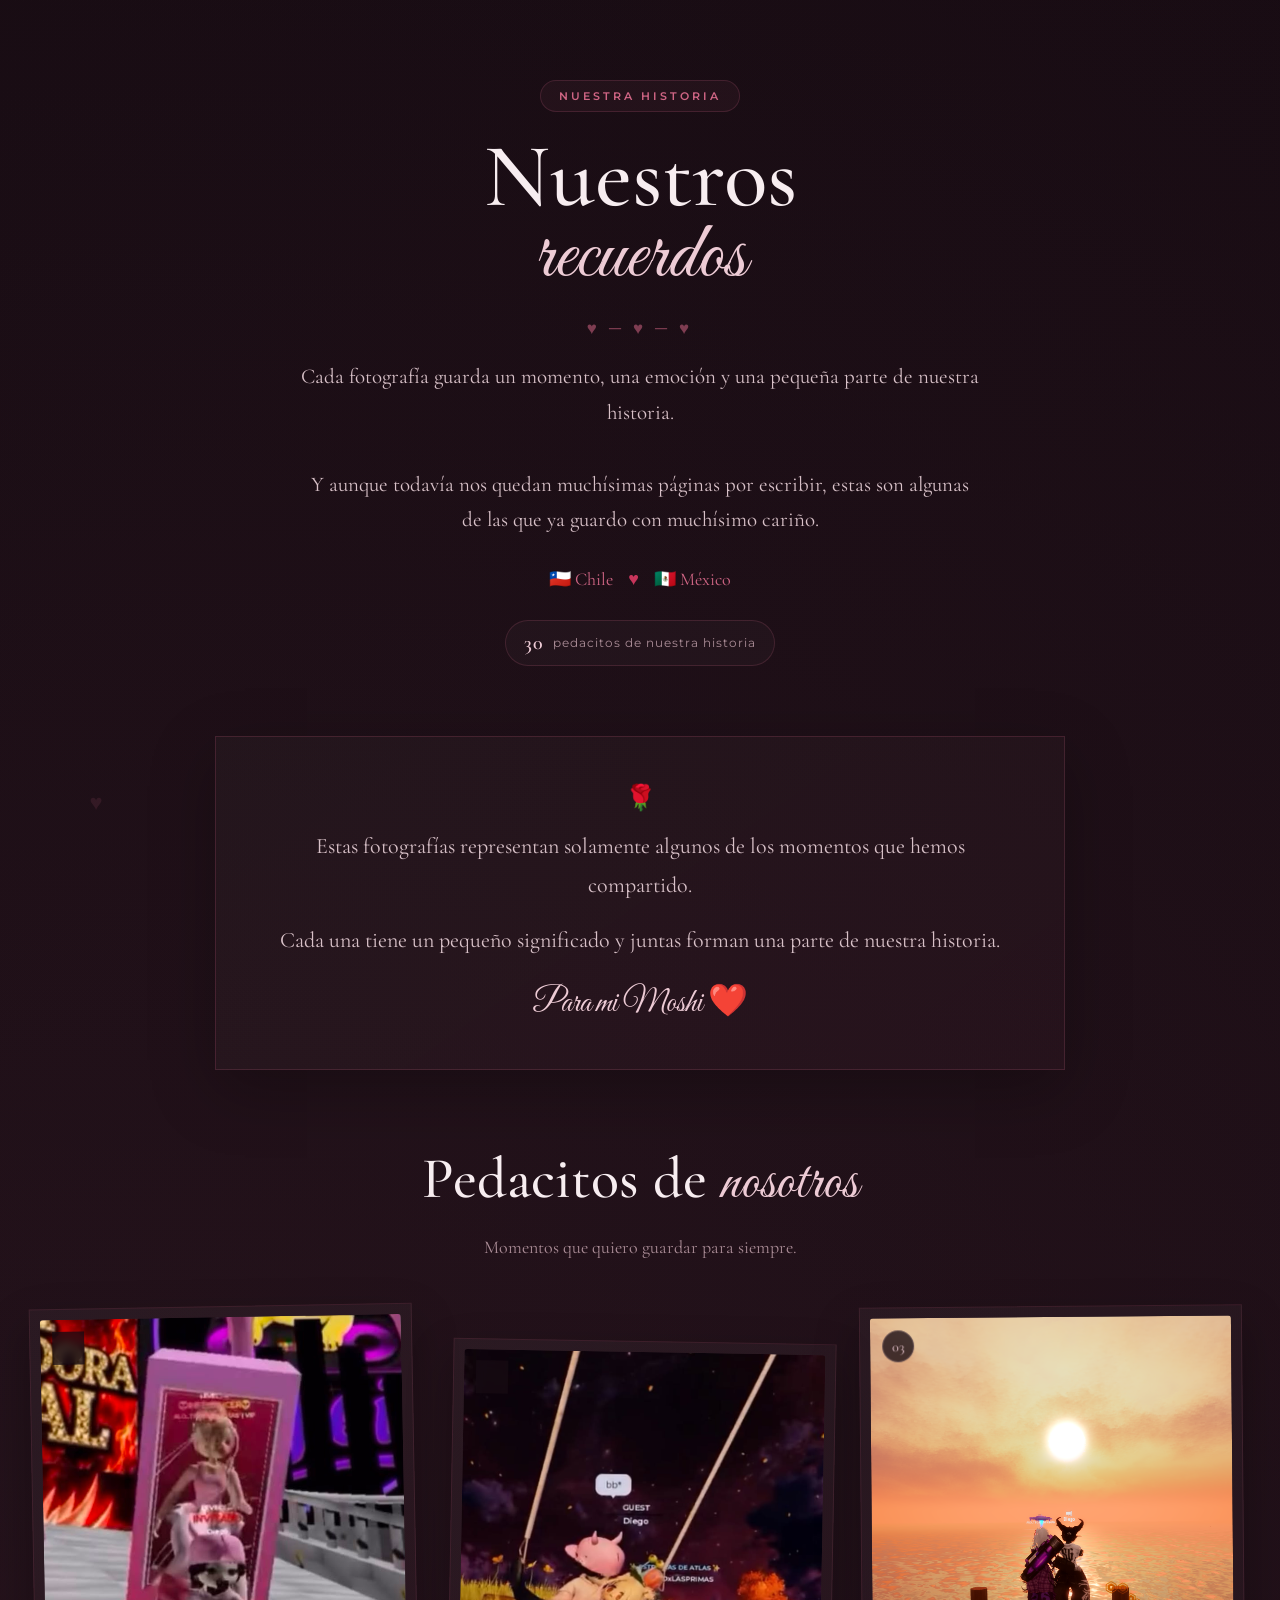
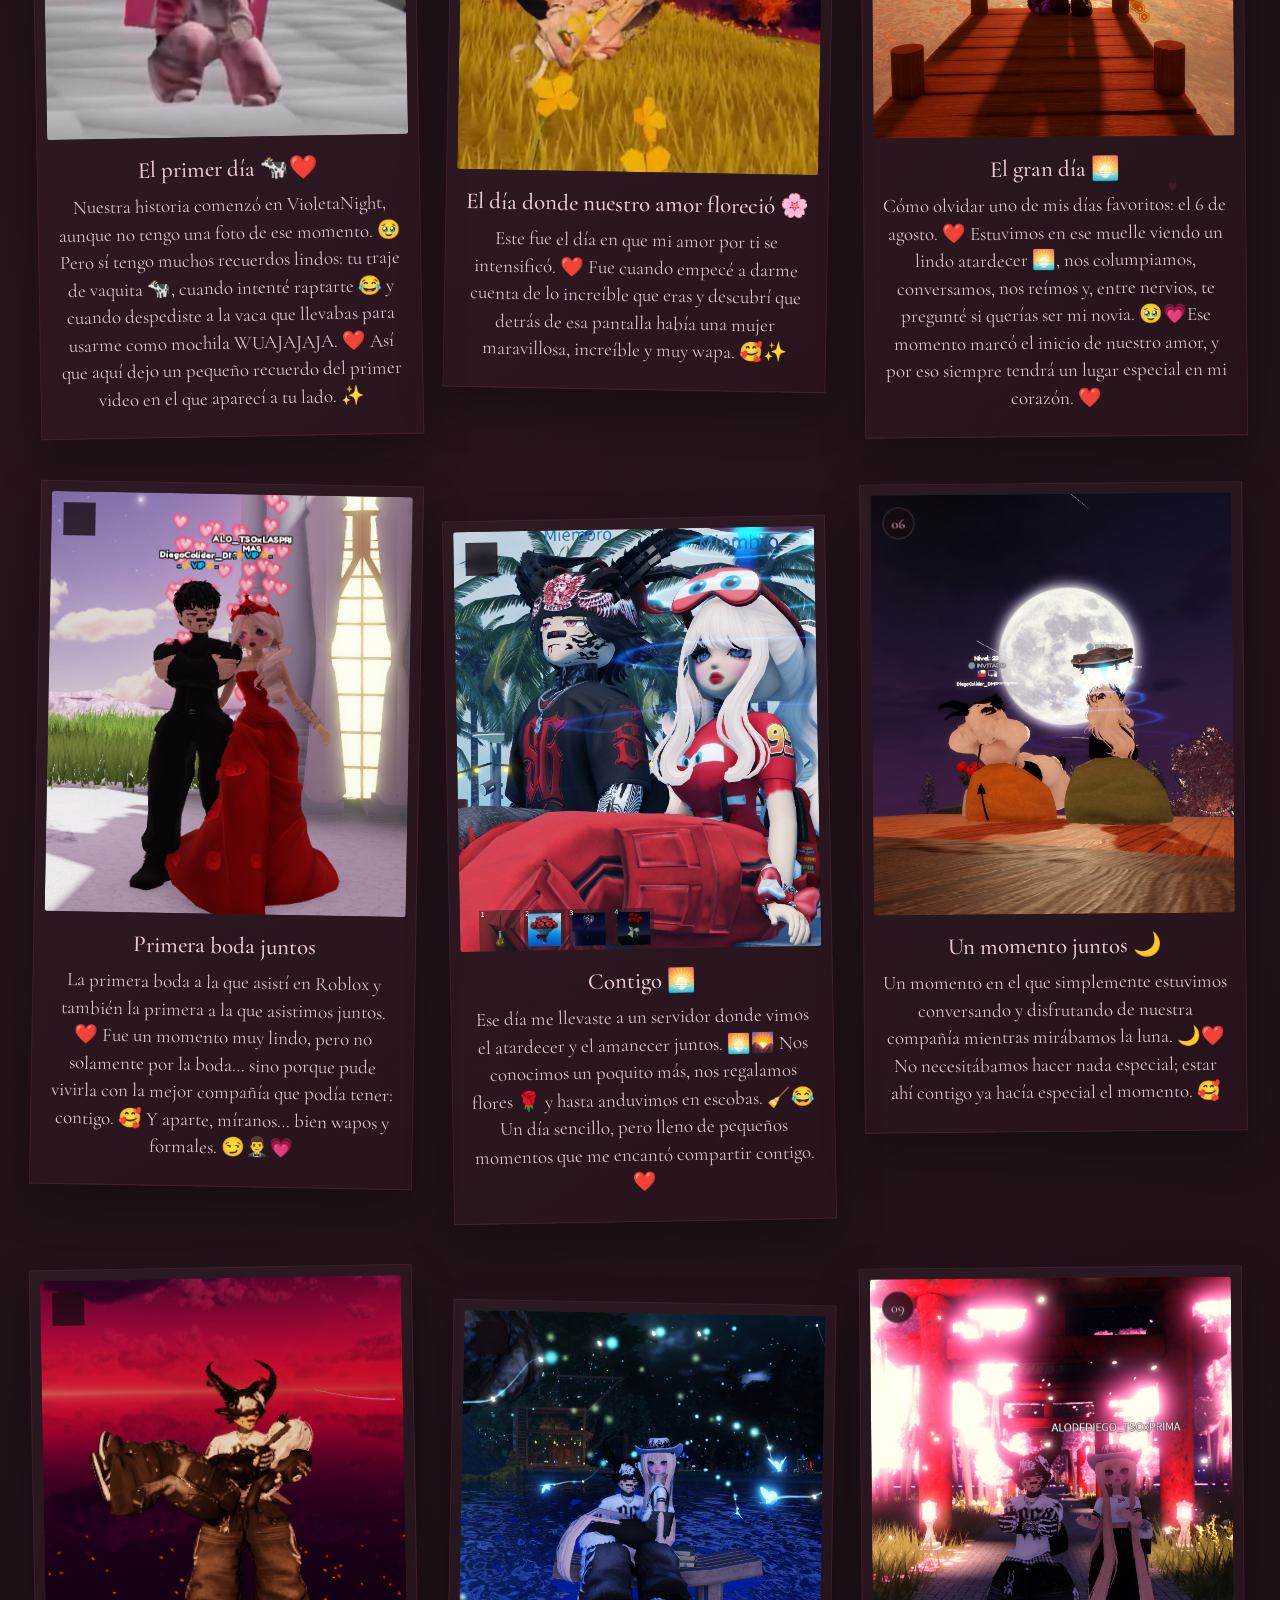
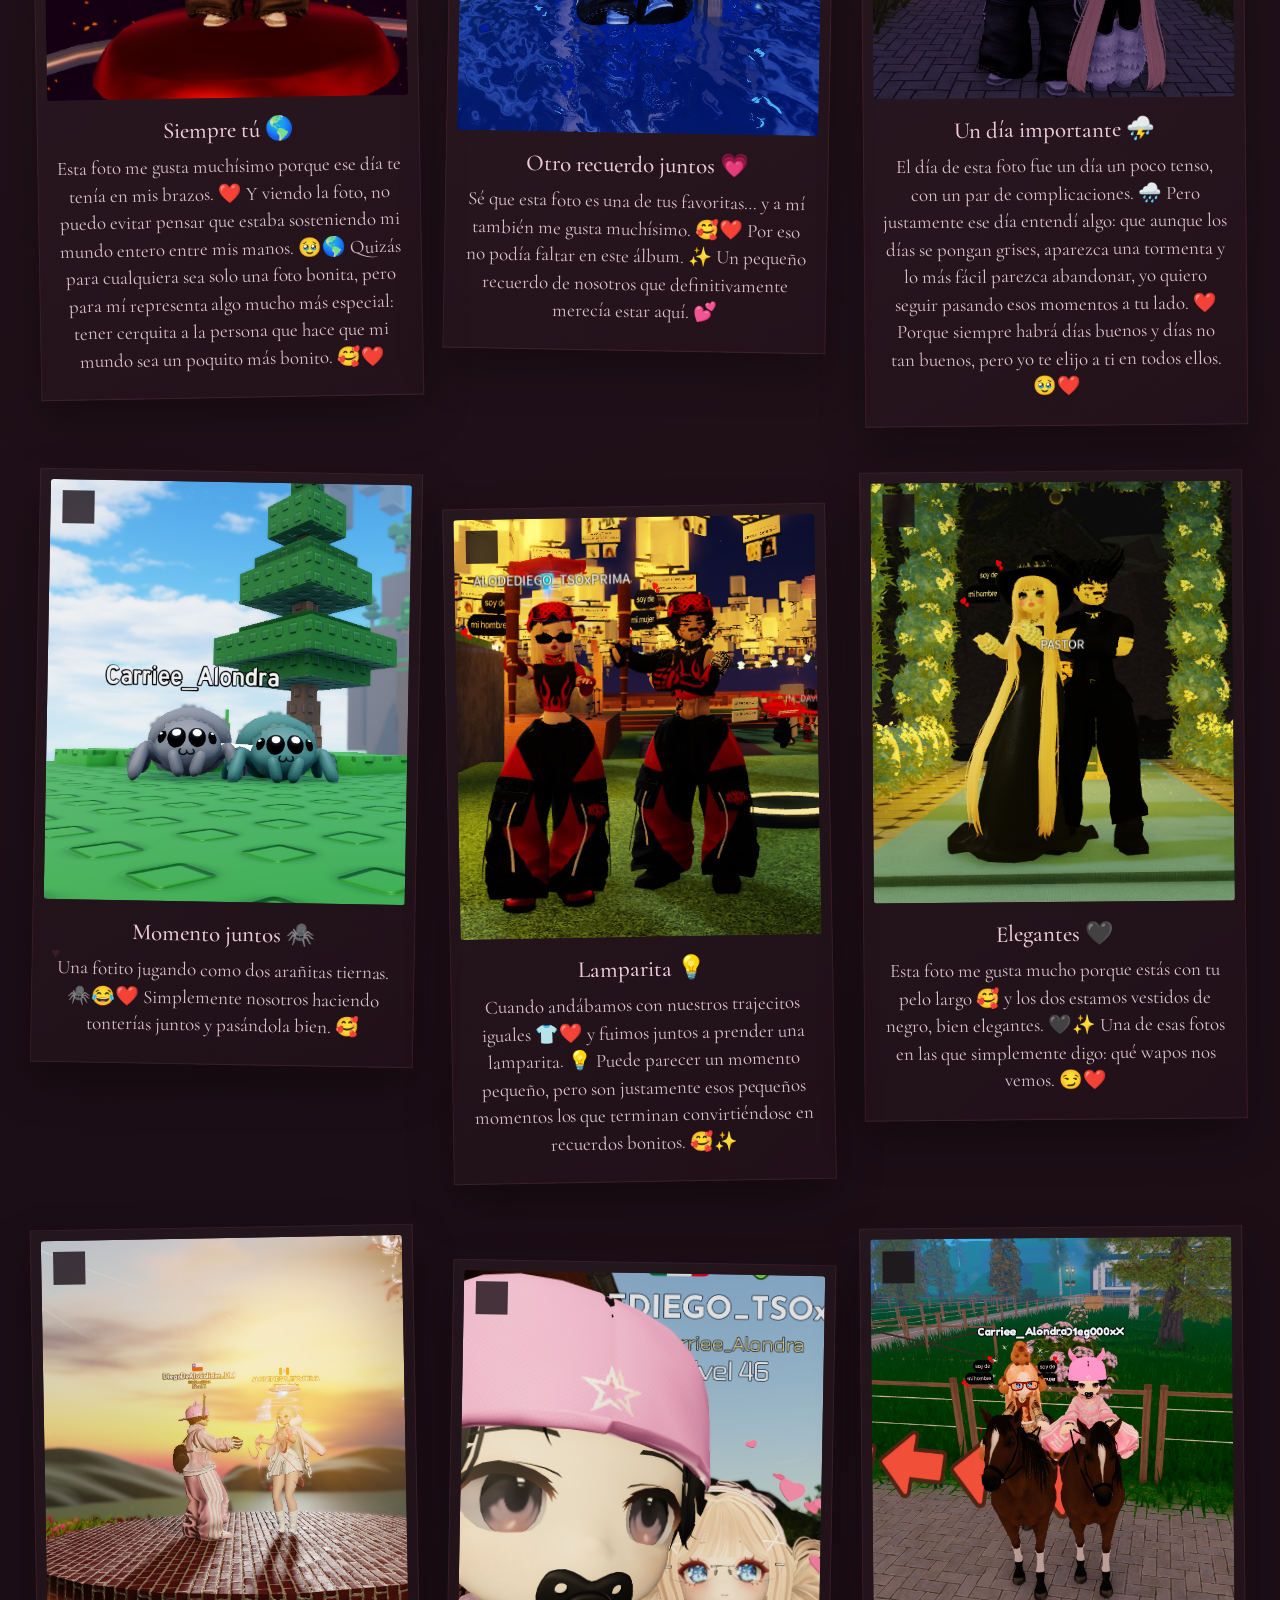
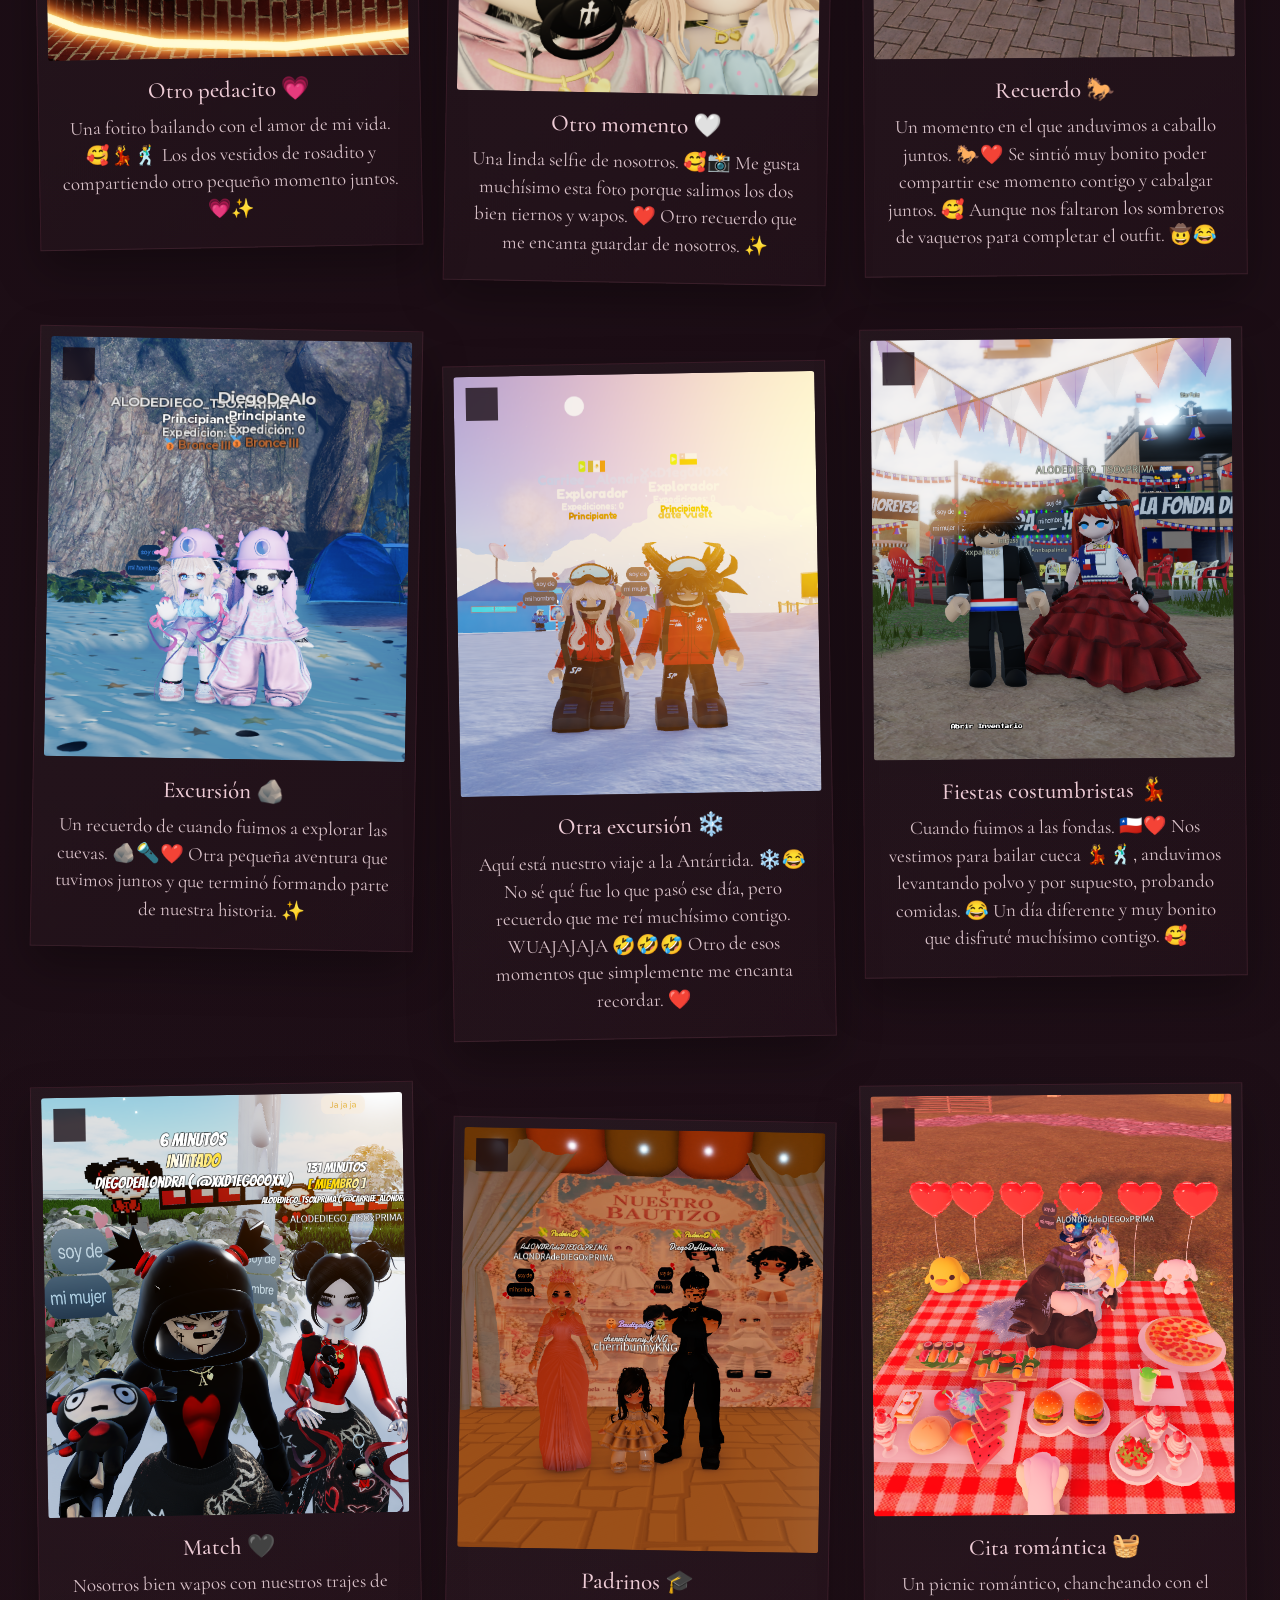
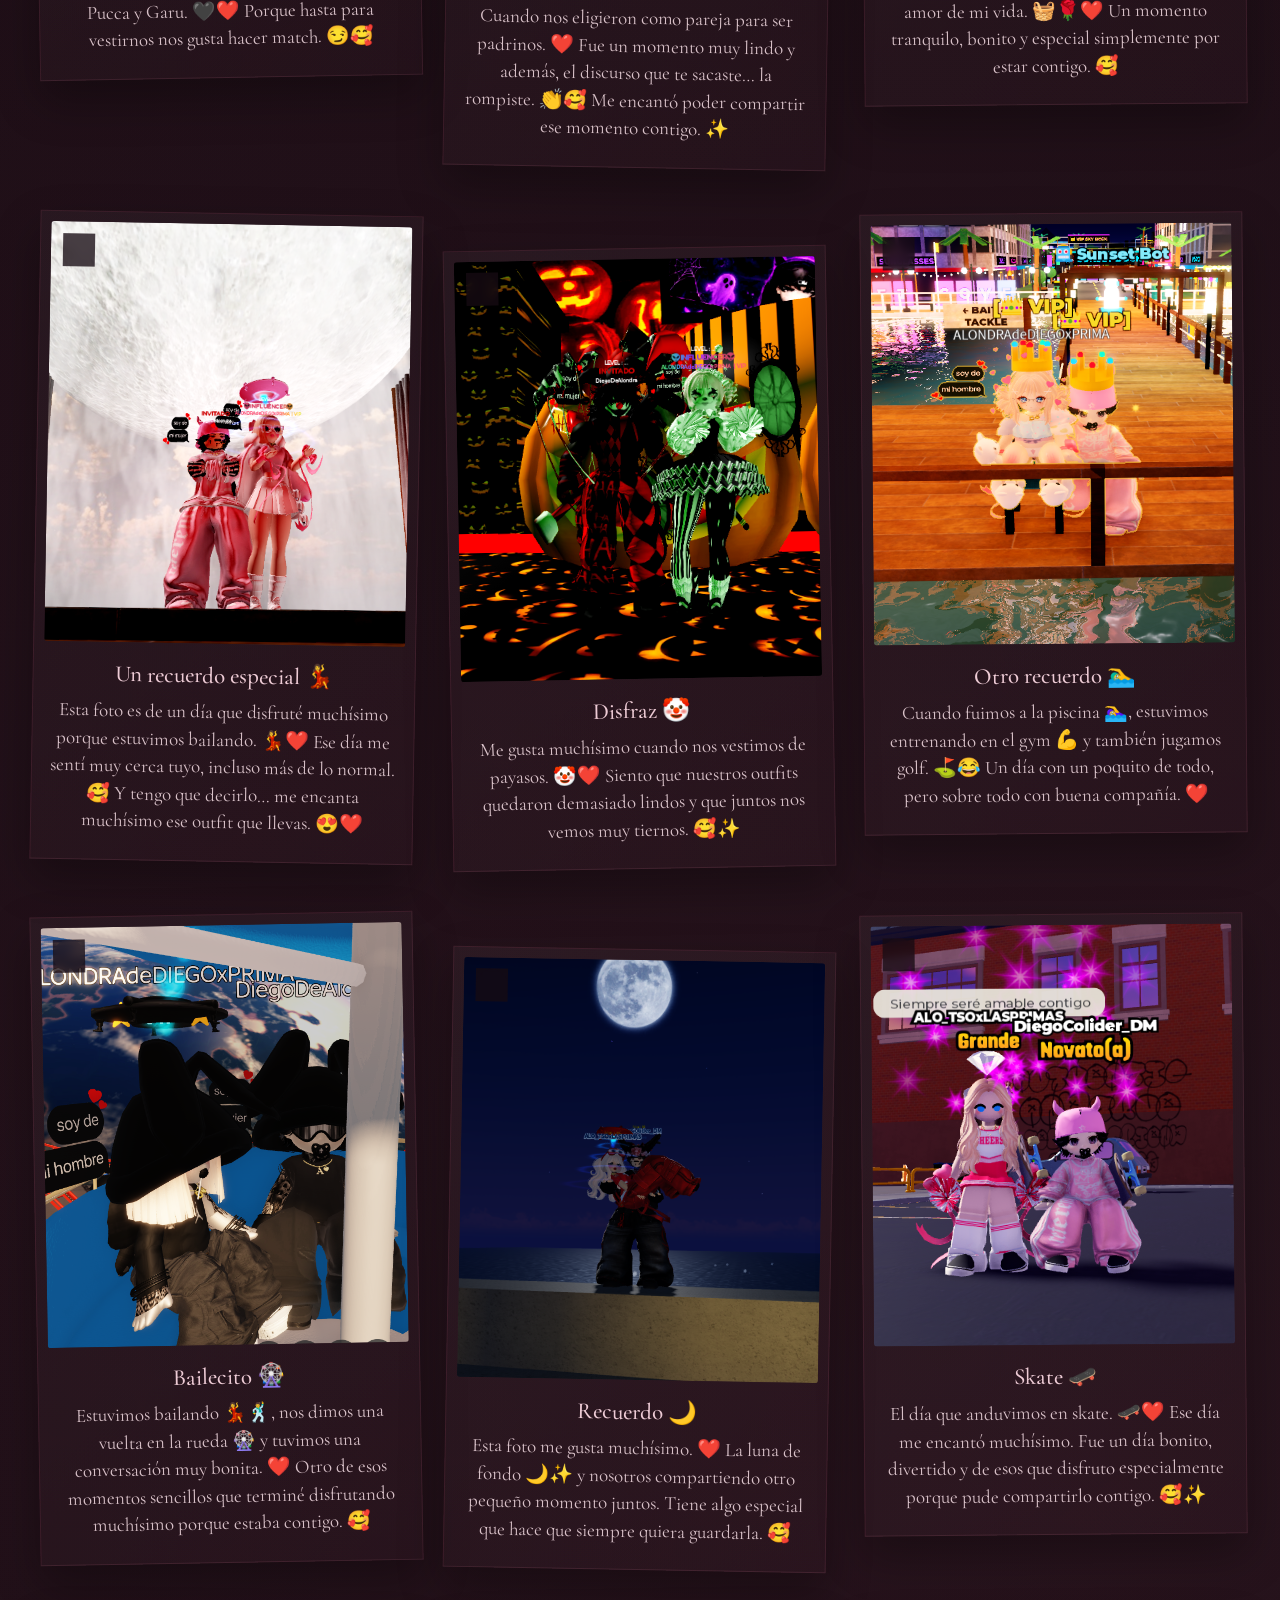
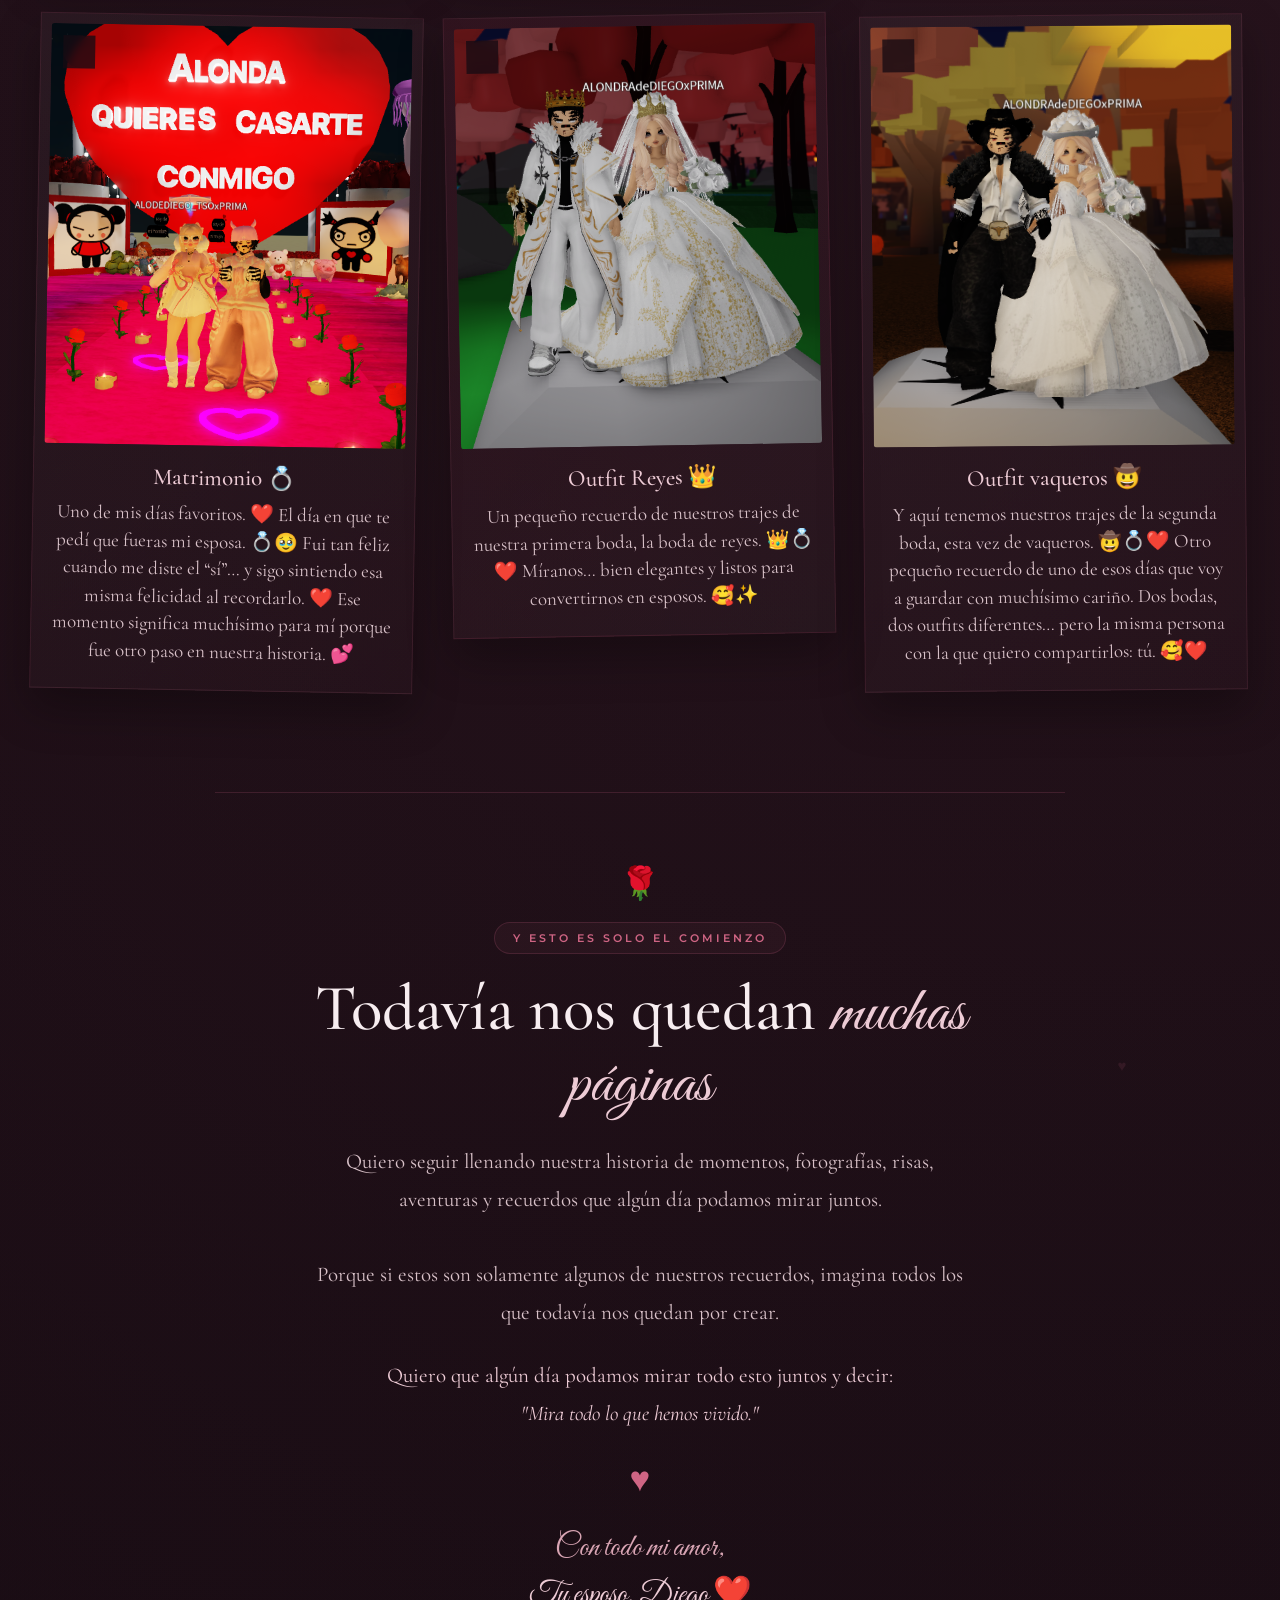
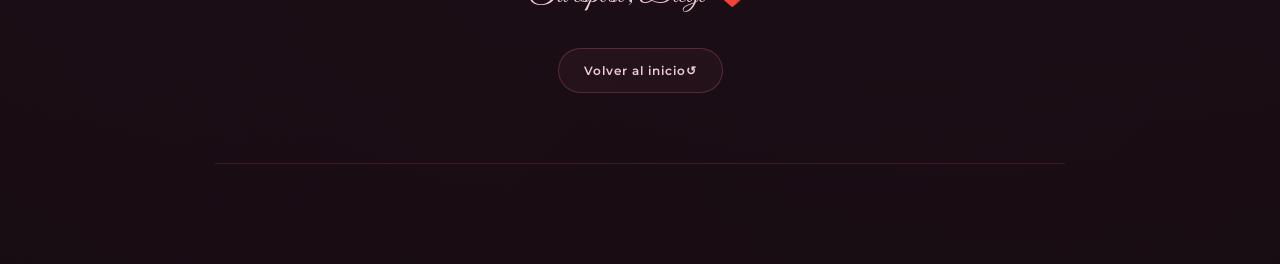
==== commit ef41fe30: "Actualización de la carta" ====
--- a/recuerdos.html
+++ b/recuerdos.html
@@ -262,7 +262,7 @@
 
                             Nuestra historia comenzó en VioletaNight, aunque no tengo una foto de ese momento.
                              🥹 Pero sí tengo muchos recuerdos lindos: tu traje de vaquita 🐄, 
-                             cuando intenté raptarte 😂 y cuando te despeste a la vaca que llevabas para 
+                             cuando intenté raptarte 😂 y cuando despediste a la vaca que llevabas para 
                              usarme como mochila WUAJAJAJA. ❤️ 
                              Así que aquí dejo un pequeño recuerdo del primer video en el que aparecí a tu lado. ✨
 
